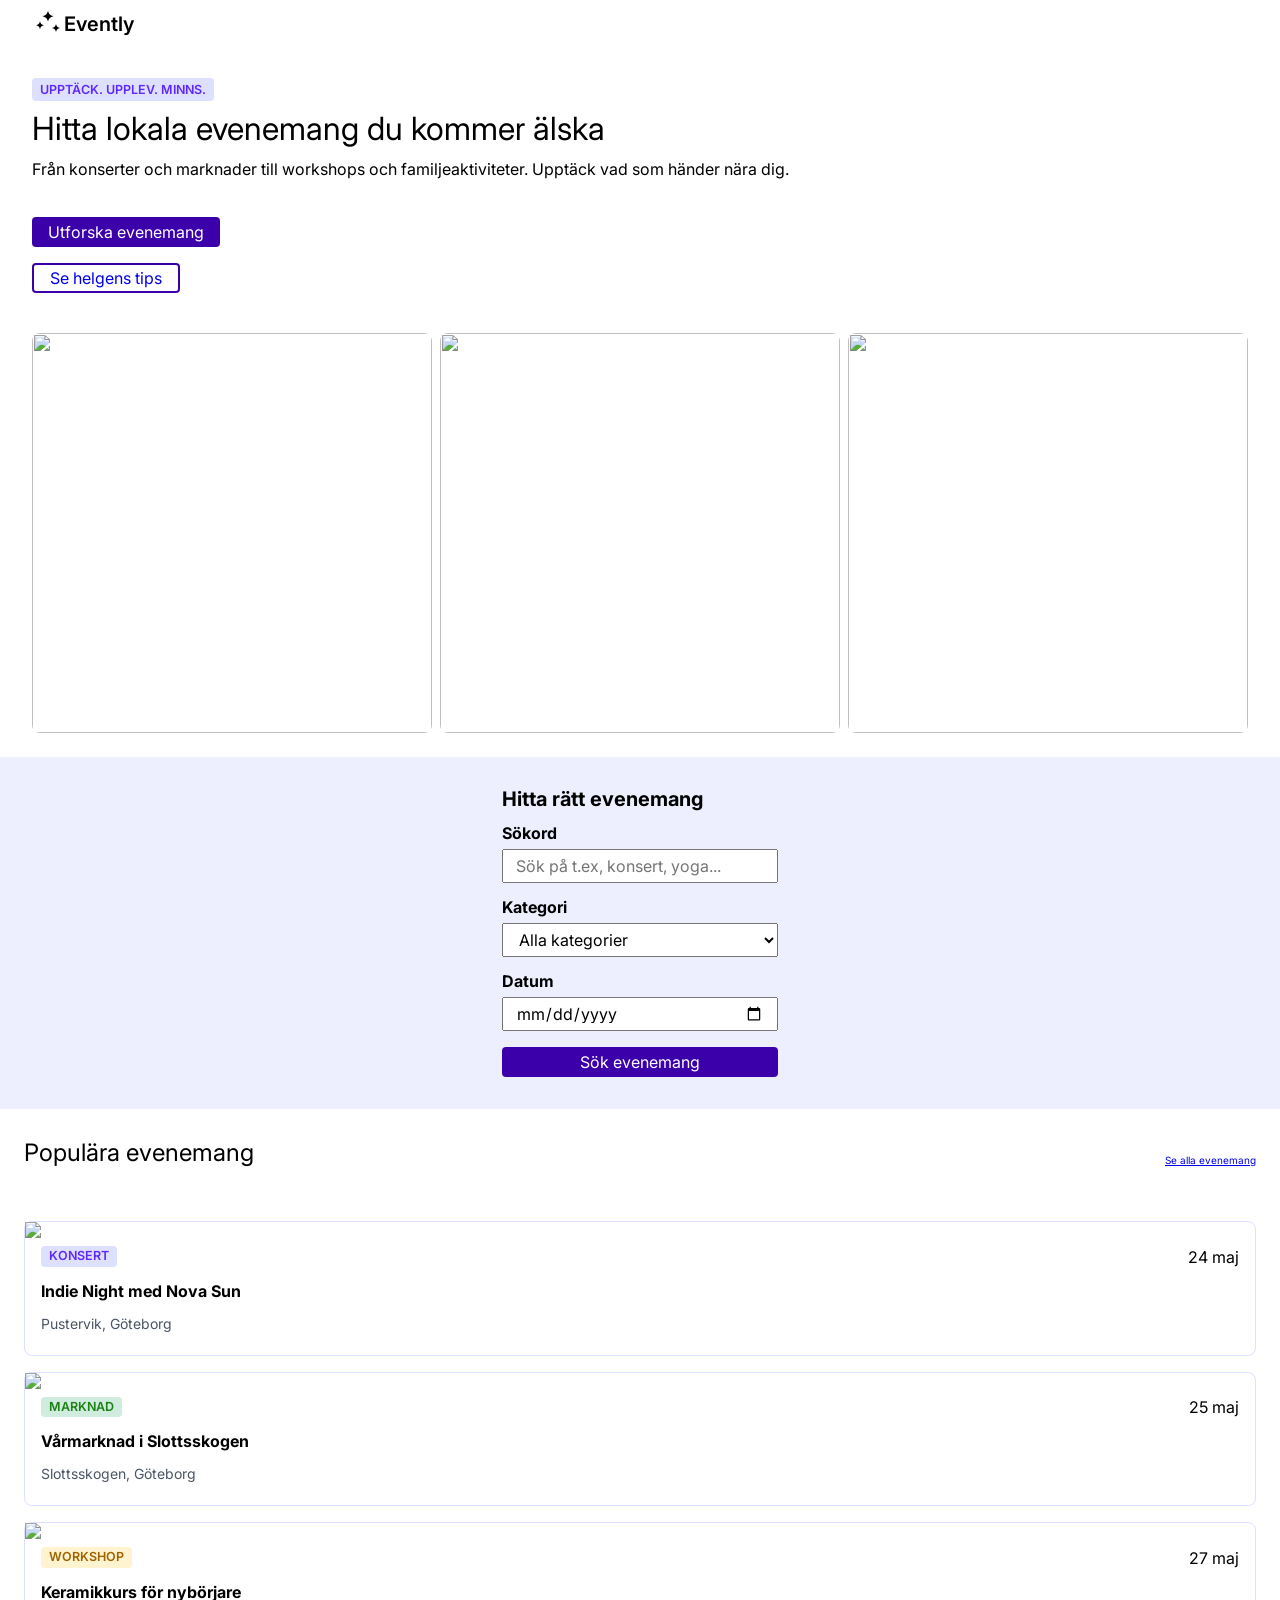
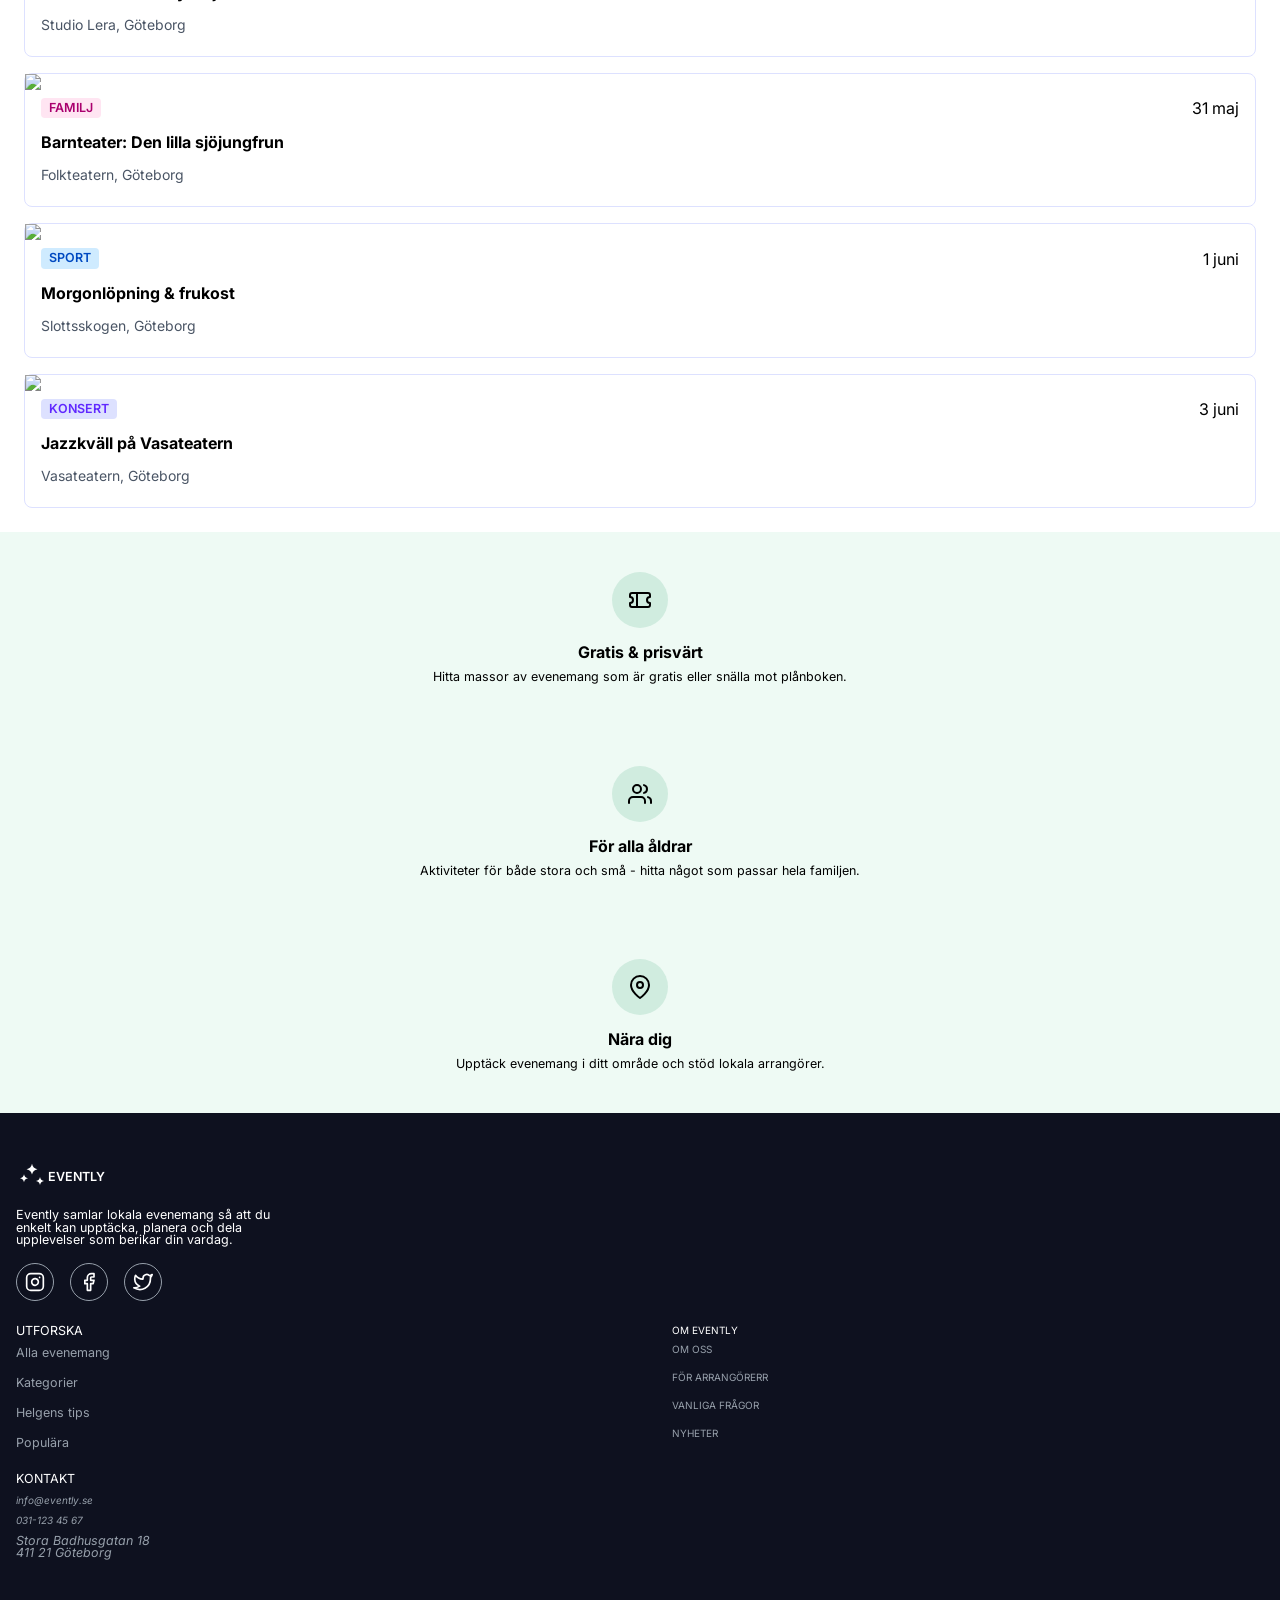
==== index.html @ 9eed36b4 "- Updated search structure - Fixed some small styling issues with the search section. - Added stylin" ====
<!doctype html>
<html lang="sv">
  <head>
    <meta charset="UTF-8" />
    <meta name="viewport" content="width=device-width, initial-scale=1.0" />
    <title>Evently - Hitta lokala evenemang du kommer älska</title>
    <!-- Google Fonts Preconnect and Links for Variable Fonts: Inter and Poppins -->
    <link rel="preconnect" href="https://fonts.googleapis.com" />
    <link rel="preconnect" href="https://fonts.gstatic.com" crossorigin />
    <link
      href="https://fonts.googleapis.com/css2?family=Inter:ital,opsz,wght@0,14..32,100..900;1,14..32,100..900&family=Poppins:ital,wght@0,100..900;1,100..900&display=swap"
      rel="stylesheet"
    />
    <link rel="stylesheet" href="style.css" />
  </head>

  <body>
    <!-- Header -->
    <header class="header">
      <a href="#main" class="u-visually--hidden">Skippa till huvudkontent</a>
      <nav aria-label="Main Navigation" class="banner">
        <div class="banner__logo">
          <svg
            width="32"
            height="32"
            viewBox="0 0 24 24"
            fill="currentColor"
            xmlns="http://www.w3.org/2000/svg"
            aria-hidden="true"
          >
            <path
              d="M12 2c-.4 2.3-1.8 3.7-4.1 4.1C10.2 6.5 11.6 7.9 12 10.2c.4-2.3 1.8-3.7 4.1-4.1-2.3-.4-3.7-1.8-4.1-4.1zM6 10c-.3 1.7-1.3 2.7-3 3 1.7.3 2.7 1.3 3 3 .3-1.7 1.3-2.7 3-3-1.7-.3-2.7-1.3-3-3zm12 2c-.3 1.7-1.3 2.7-3 3 1.7.3 2.7 1.3 3 3 .3-1.7 1.3-2.7 3-3-1.7-.3-2.7-1.3-3-3z"
            />
          </svg>
          <span class="banner__title"> Evently</span>
        </div>
        <ul class="banner__navigation">
          <li><a href="#" class="u-visually--hidden">Hem</a></li>
          <li><a href="#" class="u-visually--hidden">Evenemang</a></li>
          <li><a href="#" class="u-visually--hidden">Kategorier</a></li>
          <li><a href="#" class="u-visually--hidden">Om oss</a></li>
          <li><a href="#" class="u-visually--hidden">Kontakt</a></li>
        </ul>
        <a href="#" class="u-button u-button--filled u-visually--hidden">
          Skapa konto
        </a>
      </nav>
    </header>

    <!-- Main content -->
    <main>
      <header aria-labelledby="hero-intro" class="hero">
        <div class="hero__content">
          <span class="u-tag hero__tag">Upptäck. Upplev. Minns.</span>
          <h1 id="hero-intro" class="hero__title">
            Hitta lokala evenemang du kommer älska
          </h1>
          <p class="hero__description">
            Från konserter och marknader till workshops och familjeaktiviteter.
            Upptäck vad som händer nära dig.
          </p>
          <div class="hero__buttons">
            <a href="#" class="u-button u-button--filled">Utforska evenemang</a>
            <a href="#" class="u-button">Se helgens tips</a>
          </div>
        </div>
        <div class="hero__collection">
          <img src="https://picsum.photos/1920/1080?random=1" />
          <img src="https://picsum.photos/1920/1080?random=2" />
          <img src="https://picsum.photos/1920/1080?random=3" />
        </div>
      </header>
      <aside class="search">
        <form action="#" method="post" class="search__elements">
          <header aria-labelledby="search-title">
            <h3 id="search-title" class="search__title">
              Hitta rätt evenemang
            </h3>
          </header>
          <div class="u-form-field">
            <label>Sökord</label>
            <input
              type="text"
              id="key-search"
              name="key-search"
              required
              placeholder="Sök på t.ex, konsert, yoga..."
            />
          </div>
          <div class="u-form-field">
            <label>Kategori</label>
            <select>
              <option>Alla kategorier</option>
              <option>Konsert</option>
              <option>Marknad</option>
              <option>Workshop</option>
              <option>Familj</option>
              <option>Sport / Hälsa</option>
            </select>
          </div>
          <div class="u-form-field">
            <label>Datum</label>
            <input type="date" id="date-picker" name="date-picker" />
          </div>
          <button
            type="submit"
            class="u-button u-button--filled search__submit"
          >
            Sök evenemang
          </button>
        </form>
      </aside>

      <article class="content">
        <header aria-labelledby="content-title" class="content__header">
          <h2 id="content-title" class="content__title">Populära evenemang</h2>
          <a href="#" class="content__link">Se alla evenemang</a>
        </header>
        <div class="content__card-collection">
          <section class="card">
            <header aria-labelledby="card-title" class="card__header">
              <h4 id="card-title" class="card__title">
                Indie Night med Nova Sun
              </h4>
            </header>
            <img
              src="https://picsum.photos/1920/1080?random=4"
              class="card__preview"
            />
            <div class="card__metadata">
              <span class="u-tag" data-type="concert">Konsert</span>
              <span class="card__date"> 24 maj</span>
            </div>

            <footer class="card__footer">
              <span class="card__location">Pustervik, Göteborg</span>
            </footer>
          </section>

          <section class="card">
            <header aria-labelledby="card-title" class="card__header">
              <h4 id="card-title" class="card__title">
                Vårmarknad i Slottsskogen
              </h4>
            </header>
            <img
              src="https://picsum.photos/1920/1080?random=5"
              class="card__preview"
            />
            <div class="card__metadata">
              <span class="u-tag" data-type="market">Marknad</span>
              <span class="card__date"> 25 maj</span>
            </div>

            <footer class="card__footer">
              <span class="card__location">Slottsskogen, Göteborg</span>
            </footer>
          </section>

          <section class="card">
            <header aria-labelledby="card-title" class="card__header">
              <h4 id="card-title" class="card__title">
                Keramikkurs för nybörjare
              </h4>
            </header>
            <img
              src="https://picsum.photos/1920/1080?random=6"
              class="card__preview"
            />
            <div class="card__metadata">
              <span class="u-tag" data-type="workshop">Workshop</span>
              <span class="card__date"> 27 maj</span>
            </div>

            <footer class="card__footer">
              <span class="card__location">Studio Lera, Göteborg</span>
            </footer>
          </section>

          <section class="card">
            <header aria-labelledby="card-title" class="card__header">
              <h4 id="card-title" class="card__title">
                Barnteater: Den lilla sjöjungfrun
              </h4>
            </header>
            <img
              src="https://picsum.photos/1920/1080?random=7"
              class="card__preview"
            />
            <div class="card__metadata">
              <span class="u-tag" data-type="family">Familj</span>
              <span class="card__date"> 31 maj</span>
            </div>

            <footer class="card__footer">
              <span class="card__location">Folkteatern, Göteborg</span>
            </footer>
          </section>

          <section class="card">
            <header aria-labelledby="card-title" class="card__header">
              <h4 id="card-title" class="card__title">
                Morgonlöpning & frukost
              </h4>
            </header>
            <img
              src="https://picsum.photos/1920/1080?random=8"
              class="card__preview"
            />
            <div class="card__metadata">
              <span class="u-tag" data-type="sport">Sport</span>
              <span class="card__date"> 1 juni</span>
            </div>

            <footer class="card__footer">
              <span class="card__location">Slottsskogen, Göteborg</span>
            </footer>
          </section>

          <section class="card">
            <header aria-labelledby="card-title" class="card__header">
              <h4 id="card-title" class="card__title">
                Jazzkväll på Vasateatern
              </h4>
            </header>
            <img
              src="https://picsum.photos/seed/picsum/1920/1080?random=9"
              class="card__preview"
            />
            <div class="card__metadata">
              <span class="u-tag" data-type="concert">Konsert</span>
              <span class="card__date"> 3 juni</span>
            </div>

            <footer class="card__footer">
              <span class="card__location">Vasateatern, Göteborg</span>
            </footer>
          </section>
        </div>

        <footer class="content__footer">
          <section class="content__footer-section">
            <div class="u-icon--filled u-icon-s-md u-icon--emerald">
              <svg
                class="m-1 text-emerald-800"
                width="24"
                height="24"
                viewBox="0 0 24 24"
                fill="none"
                stroke="currentColor"
                stroke-width="2"
                stroke-linecap="round"
                stroke-linejoin="round"
                aria-hidden="true"
              >
                <path
                  d="M2 9a3 3 0 0 1 0 6v2a2 2 0 0 0 2 2h16a2 2 0 0 0 2-2v-2a3 3 0 0 1 0-6V7a2 2 0 0 0-2-2H4a2 2 0 0 0-2 2v2z"
                ></path>
                <line x1="9" y1="5" x2="9" y2="19"></line>
              </svg>
            </div>

            <div class="content__footer-body">
              <h4 class="content__footer-title">Gratis & prisvärt</h4>
              <p class="content__footer-description">
                Hitta massor av evenemang som är gratis eller snälla mot
                plånboken.
              </p>
            </div>
          </section>

          <section class="content__footer-section">
            <div class="u-icon--filled u-icon-s-md u-icon--emerald">
              <svg
                class="m-1 text-emerald-800"
                width="24"
                height="24"
                viewBox="0 0 24 24"
                fill="none"
                stroke="currentColor"
                stroke-width="2"
                stroke-linecap="round"
                stroke-linejoin="round"
                aria-hidden="true"
              >
                <path d="M17 21v-2a4 4 0 0 0-4-4H5a4 4 0 0 0-4 4v2"></path>
                <circle cx="9" cy="7" r="4"></circle>
                <path d="M23 21v-2a4 4 0 0 0-3-3.87"></path>
                <path d="M16 3.13a4 4 0 0 1 0 7.75"></path>
              </svg>
            </div>

            <div class="content__footer-body">
              <h4 class="content__footer-title">För alla åldrar</h4>
              <p class="content__footer-description">
                Aktiviteter för både stora och små - hitta något som passar hela
                familjen.
              </p>
            </div>
          </section>

          <section class="content__footer-section">
            <div class="u-icon--filled u-icon-s-md u-icon--emerald">
              <svg
                class="m-1 text-emerald-800"
                width="24"
                height="24"
                viewBox="0 0 24 24"
                fill="none"
                stroke="currentColor"
                stroke-width="2"
                stroke-linecap="round"
                stroke-linejoin="round"
                aria-hidden="true"
              >
                <path d="M21 10c0 7-9 13-9 13s-9-6-9-13a9 9 0 0 1 18 0z"></path>
                <circle cx="12" cy="10" r="3"></circle>
              </svg>
            </div>

            <div class="content__footer-body">
              <h4 class="content__footer-title">Nära dig</h4>
              <p class="content__footer-description">
                Upptäck evenemang i ditt område och stöd lokala arrangörer.
              </p>
            </div>
          </section>
        </footer>
      </article>
    </main>

    <!-- Footer -->
    <footer class="footer">
      <section class="footer__section footer__section--summary">
        <header
          aria-labelledby="footer-summary--title"
          class="banner__logo section__logo"
        >
          <svg
            width="32"
            height="32"
            viewBox="0 0 24 24"
            fill="currentColor"
            xmlns="http://www.w3.org/2000/svg"
            aria-hidden="true"
          >
            <path
              d="M12 2c-.4 2.3-1.8 3.7-4.1 4.1C10.2 6.5 11.6 7.9 12 10.2c.4-2.3 1.8-3.7 4.1-4.1-2.3-.4-3.7-1.8-4.1-4.1zM6 10c-.3 1.7-1.3 2.7-3 3 1.7.3 2.7 1.3 3 3 .3-1.7 1.3-2.7 3-3-1.7-.3-2.7-1.3-3-3zm12 2c-.3 1.7-1.3 2.7-3 3 1.7.3 2.7 1.3 3 3 .3-1.7 1.3-2.7 3-3-1.7-.3-2.7-1.3-3-3z"
            />
          </svg>
          <h4 id="footer-summary--title" class="banner__title section__title">
            Evently
          </h4>
        </header>
        <p class="summary__content">
          Evently samlar lokala evenemang så att du enkelt kan upptäcka, planera
          och dela upplevelser som berikar din vardag.
        </p>
        <div class="summary__media">
          <div class="u-icon--outline u-icon-s-xs">
            <svg
              width="20"
              height="20"
              viewBox="0 0 24 24"
              fill="none"
              stroke="currentColor"
              stroke-width="2"
              stroke-linecap="round"
              stroke-linejoin="round"
              aria-hidden="true"
            >
              <rect x="2" y="2" width="20" height="20" rx="5" ry="5"></rect>
              <path d="M16 11.37A4 4 0 1 1 12.63 8 4 4 0 0 1 16 11.37z"></path>
              <line x1="17.5" y1="6.5" x2="17.51" y2="6.5"></line>
            </svg>
          </div>
          <div class="u-icon--outline u-icon-s-xs">
            <svg
              width="20"
              height="20"
              viewBox="0 0 24 24"
              fill="none"
              stroke="currentColor"
              stroke-width="2"
              stroke-linecap="round"
              stroke-linejoin="round"
              aria-hidden="true"
            >
              <path
                d="M18 2h-3a5 5 0 0 0-5 5v3H7v4h3v8h4v-8h3l1-4h-4V7a1 1 0 0 1 1-1h3z"
              ></path>
            </svg>
          </div>
          <div class="u-icon--outline u-icon-s-xs">
            <svg
              width="20"
              height="20"
              viewBox="0 0 24 24"
              fill="none"
              stroke="currentColor"
              stroke-width="2"
              stroke-linecap="round"
              stroke-linejoin="round"
              aria-hidden="true"
            >
              <path
                d="M23 3a10.9 10.9 0 0 1-3.14 1.53 4.48 4.48 0 0 0-7.86 3v1A10.66 10.66 0 0 1 3 4s-4 9 5 13a11.64 11.64 0 0 1-7 2c9 5 20 0 20-11.5a4.5 4.5 0 0 0-.08-.83A7.72 7.72 0 0 0 23 3z"
              ></path>
            </svg>
          </div>
        </div>
      </section>
      <div class="footer__grid-elements">
        <section class="footer__section footer__section--explore">
          <nav aria-labelledby="footer__links--title" class="section__header">
            <h4 id="footer__links--title" class="section__title">Utforska</h4>
            <ul class="section__link-collection">
              <li><a href="#">Alla evenemang</a></li>
              <li><a href="#">Kategorier</a></li>
              <li><a href="#">Helgens tips</a></li>
              <li><a href="#">Populära</a></li>
            </ul>
          </nav>
        </section>
        <section class="footer__section footer__section--about">
          <nav
            aria-labelledby="footer__links--about--title"
            class="section__title"
          >
            <h4 id="footer__links--about--title" class="section__title">
              Om Evently
            </h4>
            <ul class="section__link-collection">
              <li><a href="#">Om oss</a></li>
              <li><a href="#">För arrangörerr</a></li>
              <li><a href="#">Vanliga frågor</a></li>
              <li><a href="#">Nyheter</a></li>
            </ul>
          </nav>
        </section>

        <section class="footer__section footer__section--contact">
          <header
            aria-labelledby="footer__contact--title"
            class="contact__header"
          >
            <h4 id="footer__contact--title" class="section__title">Kontakt</h4>
          </header>

          <address class="section__content">
            <p><a href="mailto:info@evently.se">info@evently.se</a></p>
            <p><a href="tel:031-123 45 67">031-123 45 67</a></p>
            <p>Stora Badhusgatan 18 411 21 Göteborg</p>
          </address>
        </section>
      </div>
    </footer>
  </body>
</html>
---- style.css ----
@import "Styles/reset.css";
@import "Styles/theme.css";

/* Properties */
:root {
  /* Font Sizes */
  --fs-tag: 1.25ch;
  --fs-footer-s-title: 1.25ch;
  --fs-search-title: 2ch;

  /* Font Weights*/
  --fw-tag: 600;
  --fw-bold: bold;

  /* Spacing */
  --spacing: 0.25rem;

  /* Padding */
  --pd-default-block: 0.5ch;
  --pd-default-inline: 1rem;

  --pd-page-inline: 2rem;

  --pd-ff-block: 0.5ch;
  --pd-ff-inline: 0.75rem;

  --pd-content-header-block: 2rem;
  --pd-content-header-inline: 1.5rem;

  --pd-card-block: 0.5rem;
  --pd-card-inline: 1rem;

  --pd-card--footer-block: 1.5rem;

  --pd-tag-block: 0.5ch;
  --pd-tag-inline: 0.5rem;
}

/* Utility */

.u-tag {
  background-color: var(--gray-200);
  color: var(--gray-600);

  font-weight: var(--fw-tag);
  font-size: var(--fs-tag);

  padding-block: var(--pd-tag-block);
  padding-inline: var(--pd-tag-inline);
  border-radius: 0.25rem;

  text-transform: uppercase;
}

.u-visually--hidden {
  position: absolute;
  width: 1px;
  height: 1px;
  padding: 0;
  margin: -1px;
  overflow: hidden;
  clip: rect(0, 0, 0, 0);
  white-space: nowrap;
  border: 0;
}

.u-button {
  text-decoration: none;

  border: 0.2ch solid var(--purple-800);
  border-radius: 0.25rem;
  padding-block: var(--pd-default-block);
  padding-inline: var(--pd-default-inline);
}

.u-button--filled {
  border: inherit;
  padding-block: 0.45rem;
  background-color: var(--purple-800);
  color: var(--white);
}

.u-form-field {
  display: grid;
  gap: 0.5rem;
  margin-block-end: 1rem;

  > label {
    font-weight: var(--fw-bold);
  }

  > input {
    padding-block: var(--pd-ff-block);
    padding-inline: var(--pd-ff-inline);
  }

  > select {
    padding-block: var(--pd-ff-block);
    padding-inline: var(--pd-ff-inline);
  }
}

.u-icon-s-xs {
  padding: 0.5rem;
}

.u-icon-s-md {
  padding: 1rem;
}

.u-icon--filled {
  border-radius: 2rem;
  background-color: var(--gray-400);
}

.u-icon--outline {
  border-radius: 2rem;
  border: 0.1ch solid var(--gray-400);
}

.u-icon--emerald {
  border-color: var(--emerald-800);
  background-color: var(--mint-200);
}

/* Global */

/* body {
  margin-inline: 1rem;
} */

/* Blocks */

.banner {
  display: flex;
  justify-content: space-between;
  align-items: center;

  margin-block-start: 0.5rem;
  margin-block-end: 2rem;
}

.banner__logo {
  display: flex;
  align-items: center;
  padding-inline: var(--pd-page-inline);
}

.banner__title {
  font-size: 1.25rem;
  font-weight: 600;
}

.banner__navigation {
  display: flex;
  list-style: none;
  gap: 1.5rem;
}

.hero {
  display: grid;
  padding-inline: var(--pd-page-inline);
}

.hero__tag {
  background-color: var(--purple-200);
  color: var(--purple-600);
}

.hero__title {
  margin-block-start: 1rem;
}

.hero__content {
  margin-block-start: 0.5rem;
  margin-inline-end: 5rem;
}

.hero__description {
  margin-block-start: 1rem;
  margin-block-end: 2.5rem;
}

.hero__buttons {
  display: grid;
  gap: 1rem;

  justify-items: start;
  justify-content: start;
  align-items: start;

  margin-block-end: 1rem;
}

.hero__collection {
  display: grid;
  grid-template-columns: repeat(3, minmax(5rem, 1fr));
  justify-content: center;
  justify-items: center;
  align-items: center;

  gap: 0.5rem;
  margin-block: 1.5rem;

  > img {
    object-fit: cover;
    width: 100%;
    height: 100%;
    border-radius: 0.5rem;

    aspect-ratio: 1;
  }
}

.search {
  background-color: var(--purple-100);
  padding-block: 2rem;
}

.search__title {
  padding-block-end: 1rem;

  font-size: var(--fs-search-title);
  font-weight: var(--fw-bold);
}

.search__elements {
  display: grid;
  grid-template-columns: repeat(auto-fit, 1fr);

  justify-content: center;
}

/* .search__submit {
} */

.content__header {
  display: flex;
  justify-content: space-between;
  align-items: end;

  padding-inline: var(--pd-content-header-inline);
  padding-block: var(--pd-content-header-block);
}

.content__link {
  font-size: 1ch;
}

.content__card-collection {
  display: grid;
  gap: 1rem;
  margin-inline: 1.5rem;
  margin-block: 1.5rem;
}

.content__footer {
  background-color: var(--mint-50);
}

.content__footer-section {
  display: grid;
  grid-template-columns: repeat(auto-fit, 1fr);
  gap: 1rem;

  justify-content: center;
  justify-items: center;
  align-items: center;

  padding-block: 2.5rem;
  padding-inline: 4rem;
}

.content__footer-body {
  text-align: center;
}

.content__footer-title {
  font-weight: var(--fw-bold);
  padding-block-end: 0.5rem;
}

.content__footer-description {
  font-size: 1.25ch;
  line-height: 1.1rem;
}

.card {
  display: grid;
  border: 0.1ch solid var(--purple-200);
  border-radius: 0.5rem;
}

.card__preview {
  order: -2;
}

.card__metadata {
  order: -1;
  padding-block: var(--pd-card-block);
  padding-inline: var(--pd-card-inline);

  display: flex;
  justify-content: space-between;
  align-items: center;
}

.card__title {
  font-weight: var(--fw-bold);

  padding-block: var(--pd-card-block);
  padding-inline: var(--pd-card-inline);
}

.card__footer {
  padding-block-start: var(--pd-card-block);
  padding-block-end: var(--pd-card--footer-block);
  padding-inline: var(--pd-card-inline);
}

.card__location {
  font-size: 1.4ch;
  color: var(--gray-600);
}

.footer {
  color: var(--white);
  background-color: var(--gray-900);

  padding-block: 3rem;
  padding-inline: 1rem;
}

.footer__section--summary {
  display: grid;

  justify-content: start;
  justify-items: start;
  align-items: start;
}

.summary__media {
  display: flex;
  flex-direction: row;
  gap: 1rem;
  padding-block-start: 1rem;
  padding-block-end: 1.5rem;
}

.footer__grid-elements {
  display: grid;
  grid-template-areas:
    "explore about"
    "contact .";
  gap: 1rem;
}

.footer__section {
  ul {
    list-style: none;
    line-height: 1.75rem;
  }

  a,
  p {
    font-size: 1.25ch;
    text-decoration: none;
  }
}

.footer__section--summary {
  text-wrap: pretty;
  max-width: 16rem;
}

.footer__section--about {
  grid-area: about;
}

.footer__section--explore {
  grid-area: explore;
}

.footer__section--contact {
  grid-area: contact;
}

.section__logo {
  padding-inline: inherit;
  padding-block-end: 1rem;
}

.section__title {
  text-transform: uppercase;
  font-size: var(--fs-footer-s-title);
}

.section__content {
  max-width: 9rem;
  text-wrap: pretty;

  a,
  p {
    text-decoration: none;
    padding-block-start: 0.5rem;
    color: var(--gray-400);
  }
}

.section__link-collection {
  color: var(--gray-400);
  a {
    color: var(--gray-400);
  }
}

/* Tags */

.u-tag[data-type="concert"] {
  background-color: var(--purple-200);
  color: var(--purple-600);
}

.u-tag[data-type="market"] {
  background-color: var(--mint-200);
  color: var(--emerald-800);
}

.u-tag[data-type="workshop"] {
  background-color: var(--orange-100);
  color: var(--orange-800);
}

.u-tag[data-type="family"] {
  background-color: var(--pink-100);
  color: var(--pink-800);
}

.u-tag[data-type="sport"] {
  background-color: var(--blue-100);
  color: var(--blue-800);
}
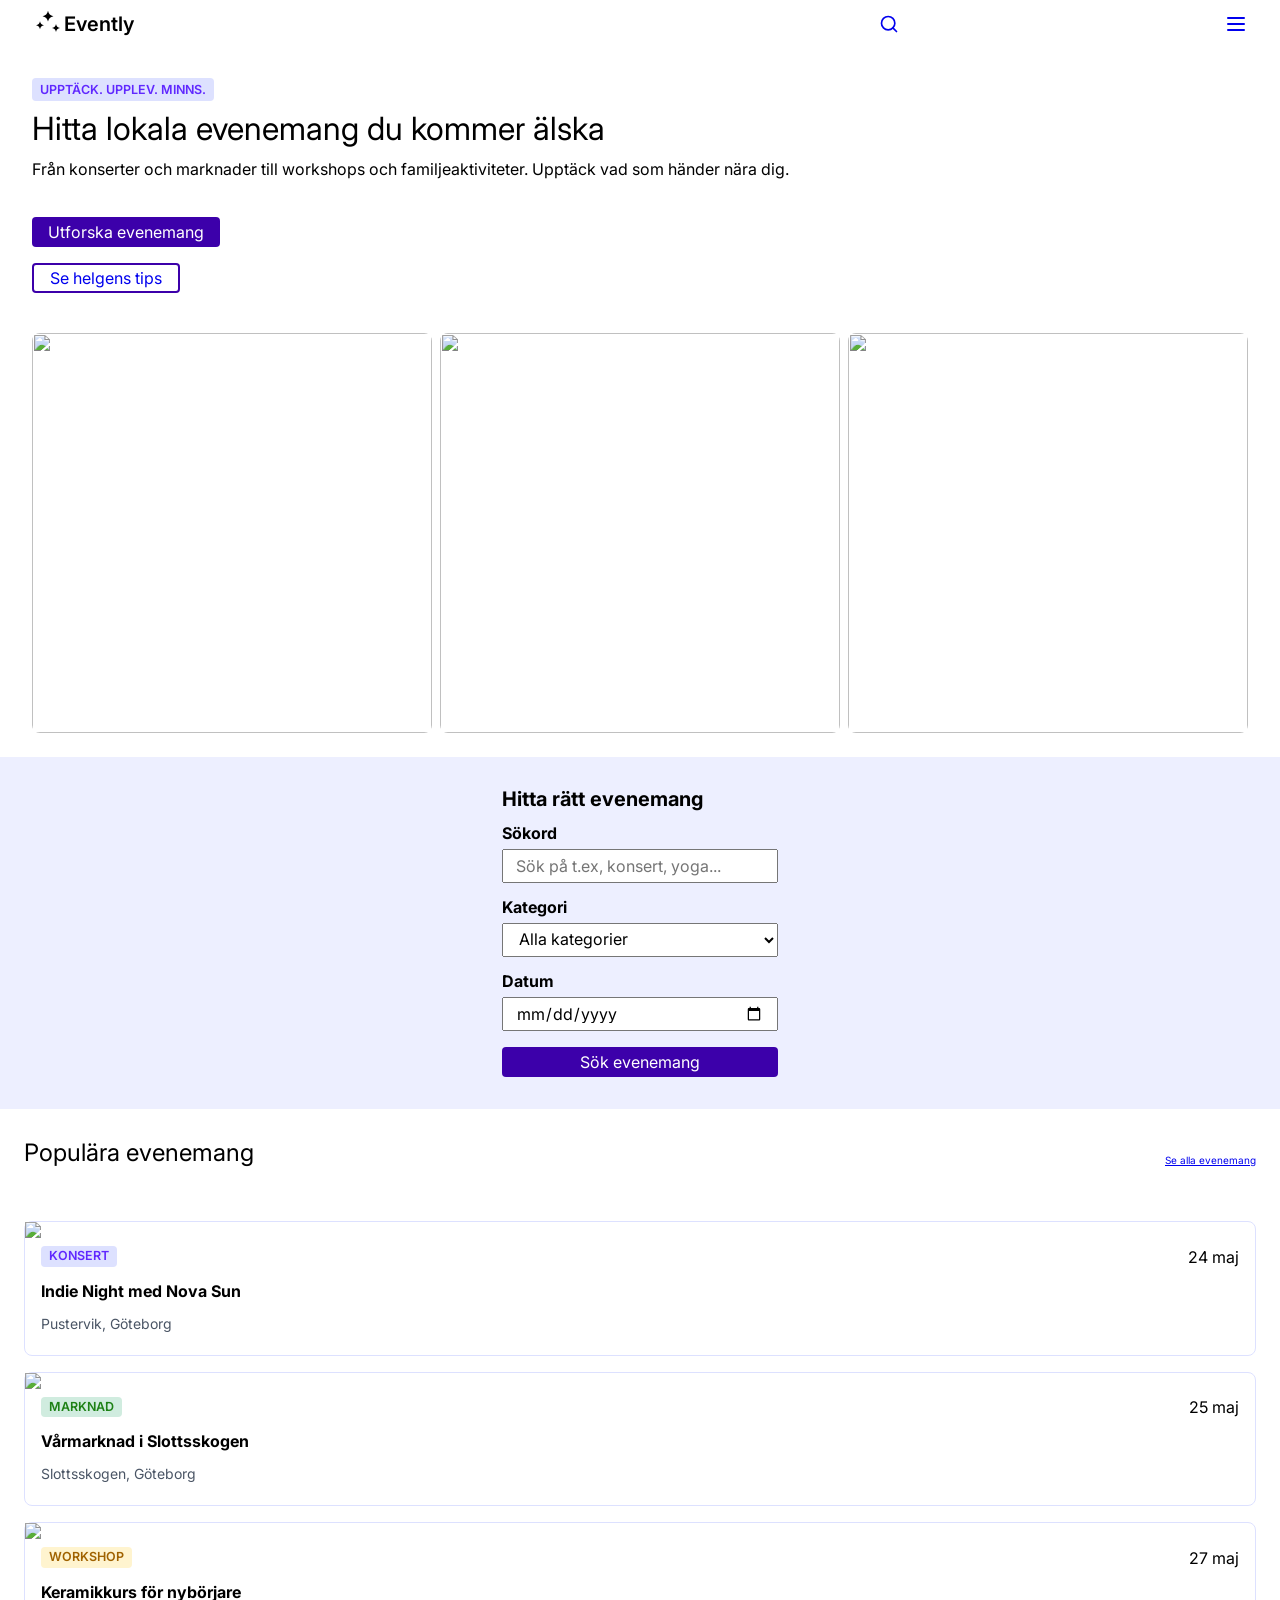
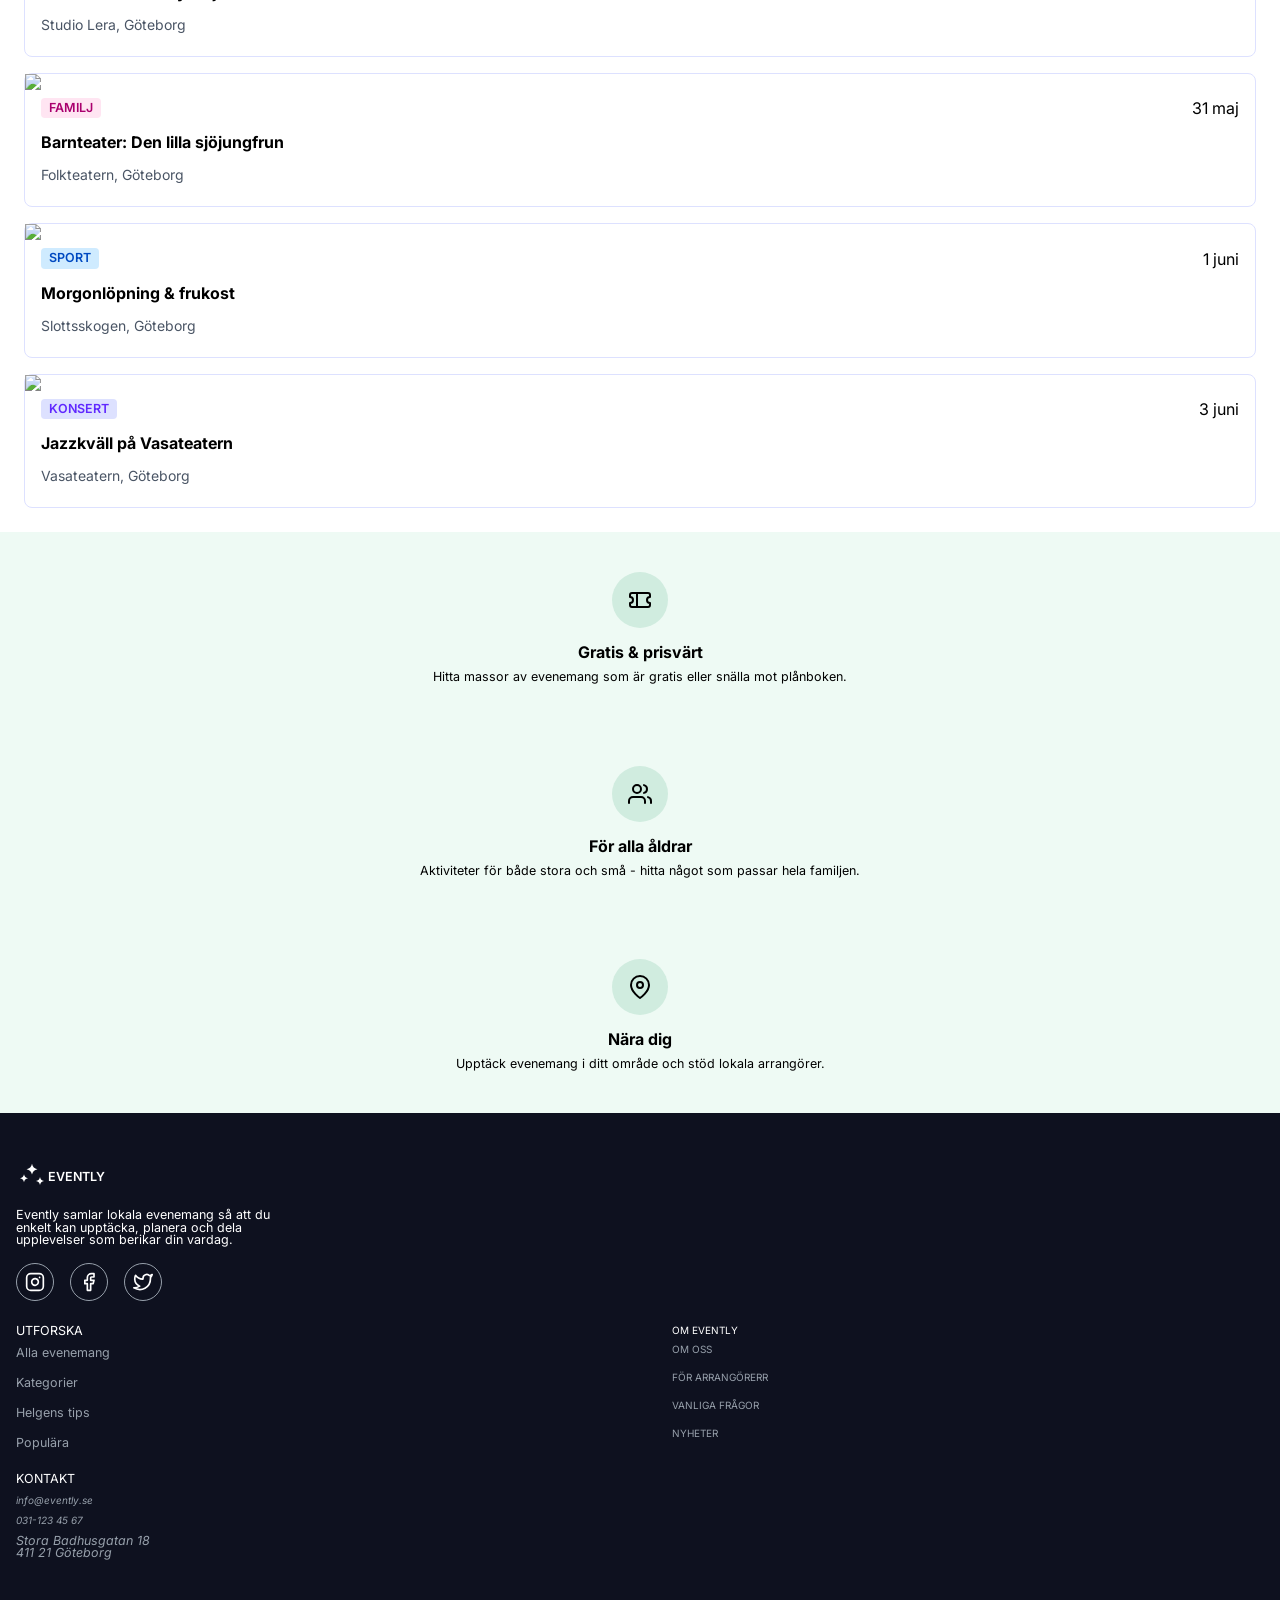
==== commit 8931595c: "- Updated existing navigation buttons to use a newer class for the purposes of using container queri" ====
--- a/index.html
+++ b/index.html
@@ -35,13 +35,46 @@
           <span class="banner__title"> Evently</span>
         </div>
         <ul class="banner__navigation">
-          <li><a href="#" class="u-visually--hidden">Hem</a></li>
-          <li><a href="#" class="u-visually--hidden">Evenemang</a></li>
-          <li><a href="#" class="u-visually--hidden">Kategorier</a></li>
-          <li><a href="#" class="u-visually--hidden">Om oss</a></li>
-          <li><a href="#" class="u-visually--hidden">Kontakt</a></li>
+          <li><a href="#" class="banner__entry--desktop">Hem</a></li>
+          <li><a href="#" class="banner__entry--desktop">Evenemang</a></li>
+          <li><a href="#" class="banner__entry--desktop">Kategorier</a></li>
+          <li><a href="#" class="banner__entry--desktop">Om oss</a></li>
+          <li><a href="#" class="banner__entry--desktop">Kontakt</a></li>
         </ul>
-        <a href="#" class="u-button u-button--filled u-visually--hidden">
+        <a href="#">
+          <svg
+            width="20"
+            height="20"
+            viewBox="0 0 24 24"
+            fill="none"
+            stroke="currentColor"
+            stroke-width="2"
+            stroke-linecap="round"
+            stroke-linejoin="round"
+            aria-hidden="true"
+          >
+            <circle cx="11" cy="11" r="8"></circle>
+            <line x1="21" y1="21" x2="16.65" y2="16.65"></line>
+          </svg>
+        </a>
+        <a href="#" class="banner__entry">
+          <svg
+            width="24"
+            height="24"
+            viewBox="0 0 24 24"
+            fill="none"
+            stroke="currentColor"
+            stroke-width="2"
+            stroke-linecap="round"
+            stroke-linejoin="round"
+            aria-hidden="true"
+          >
+            <line x1="4" y1="12" x2="20" y2="12"></line>
+            <line x1="4" y1="6" x2="20" y2="6"></line>
+            <line x1="4" y1="18" x2="20" y2="18"></line>
+          </svg>
+        </a>
+        <a href="#" class="u-button u-button--filled banner__entry--desktop">
           Skapa konto
         </a>
       </nav>
--- a/style.css
+++ b/style.css
@@ -138,12 +138,12 @@
 
   margin-block-start: 0.5rem;
   margin-block-end: 2rem;
+  padding-inline: var(--pd-page-inline);
 }
 
 .banner__logo {
   display: flex;
   align-items: center;
-  padding-inline: var(--pd-page-inline);
 }
 
 .banner__title {
@@ -155,6 +155,14 @@
   display: flex;
   list-style: none;
   gap: 1.5rem;
+}
+
+.banner__entry {
+  display: inherit;
+}
+
+.banner__entry--desktop {
+  display: none;
 }
 
 .hero {
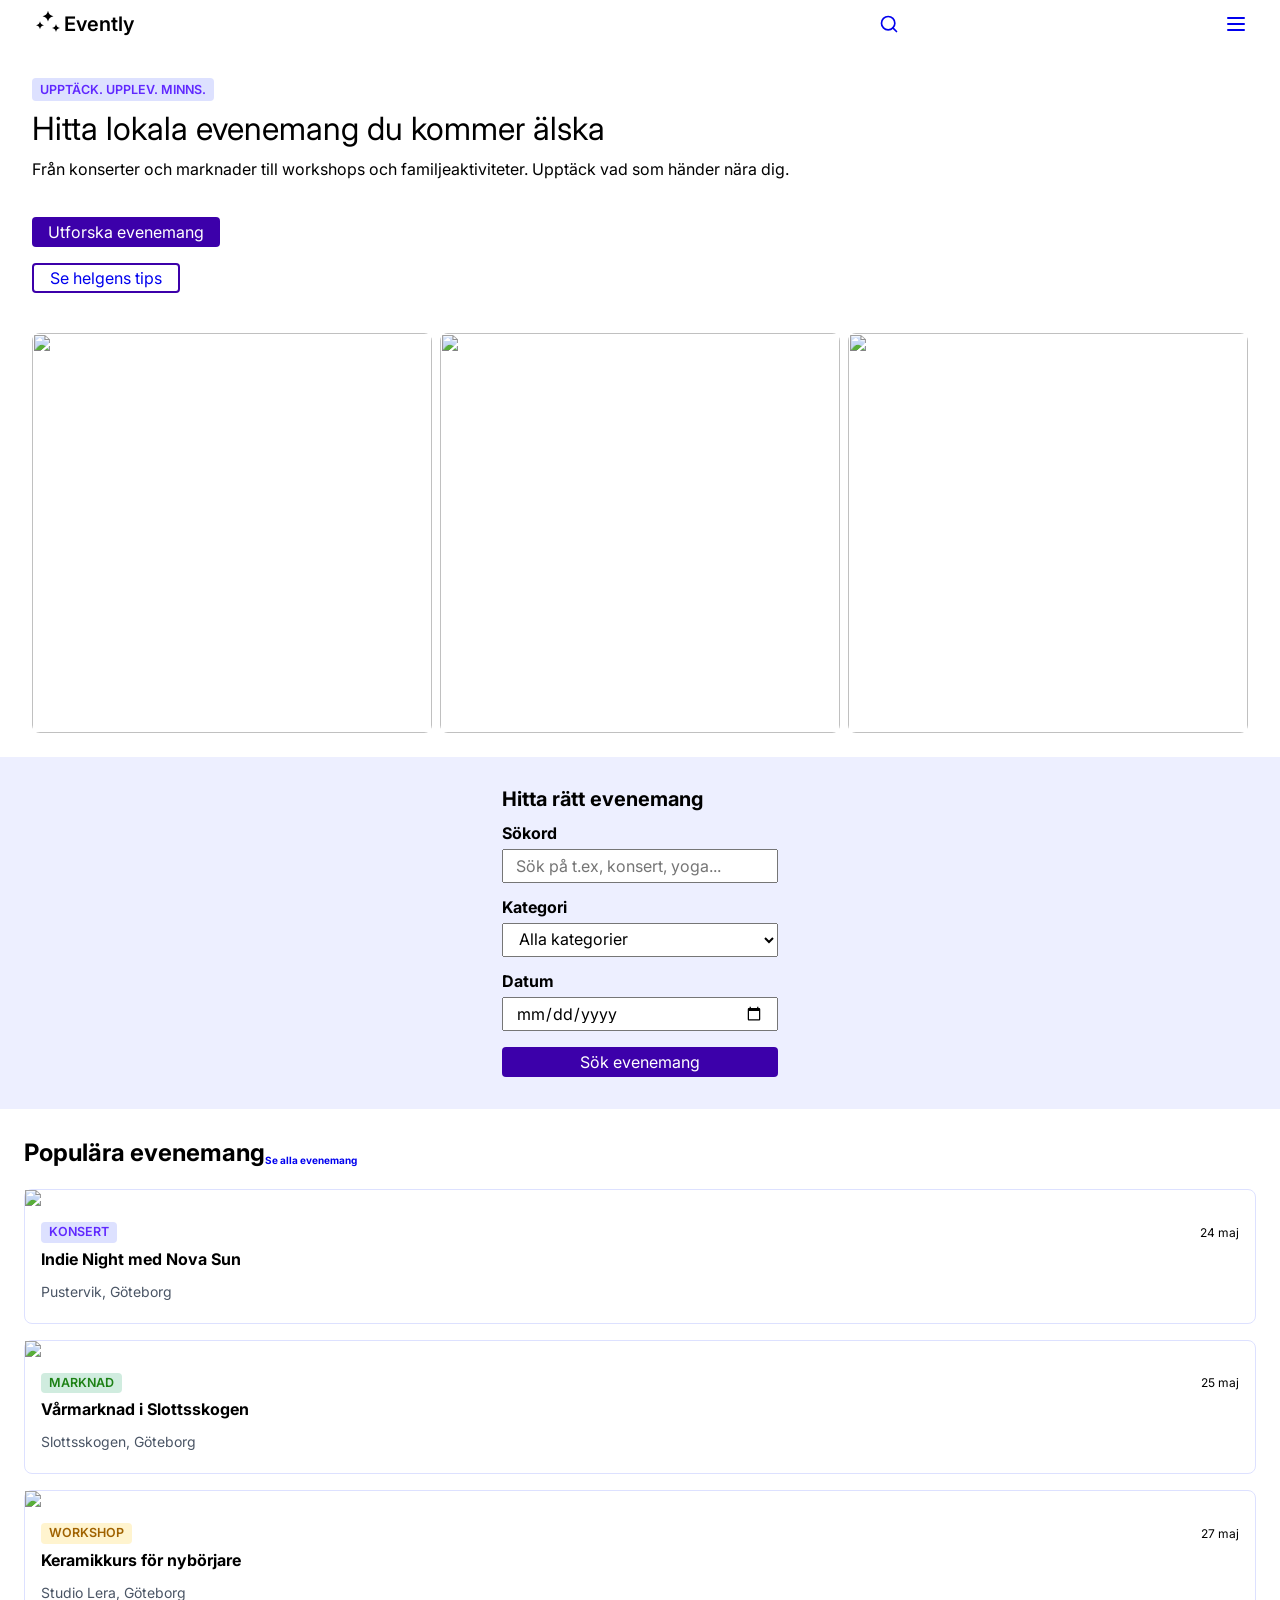
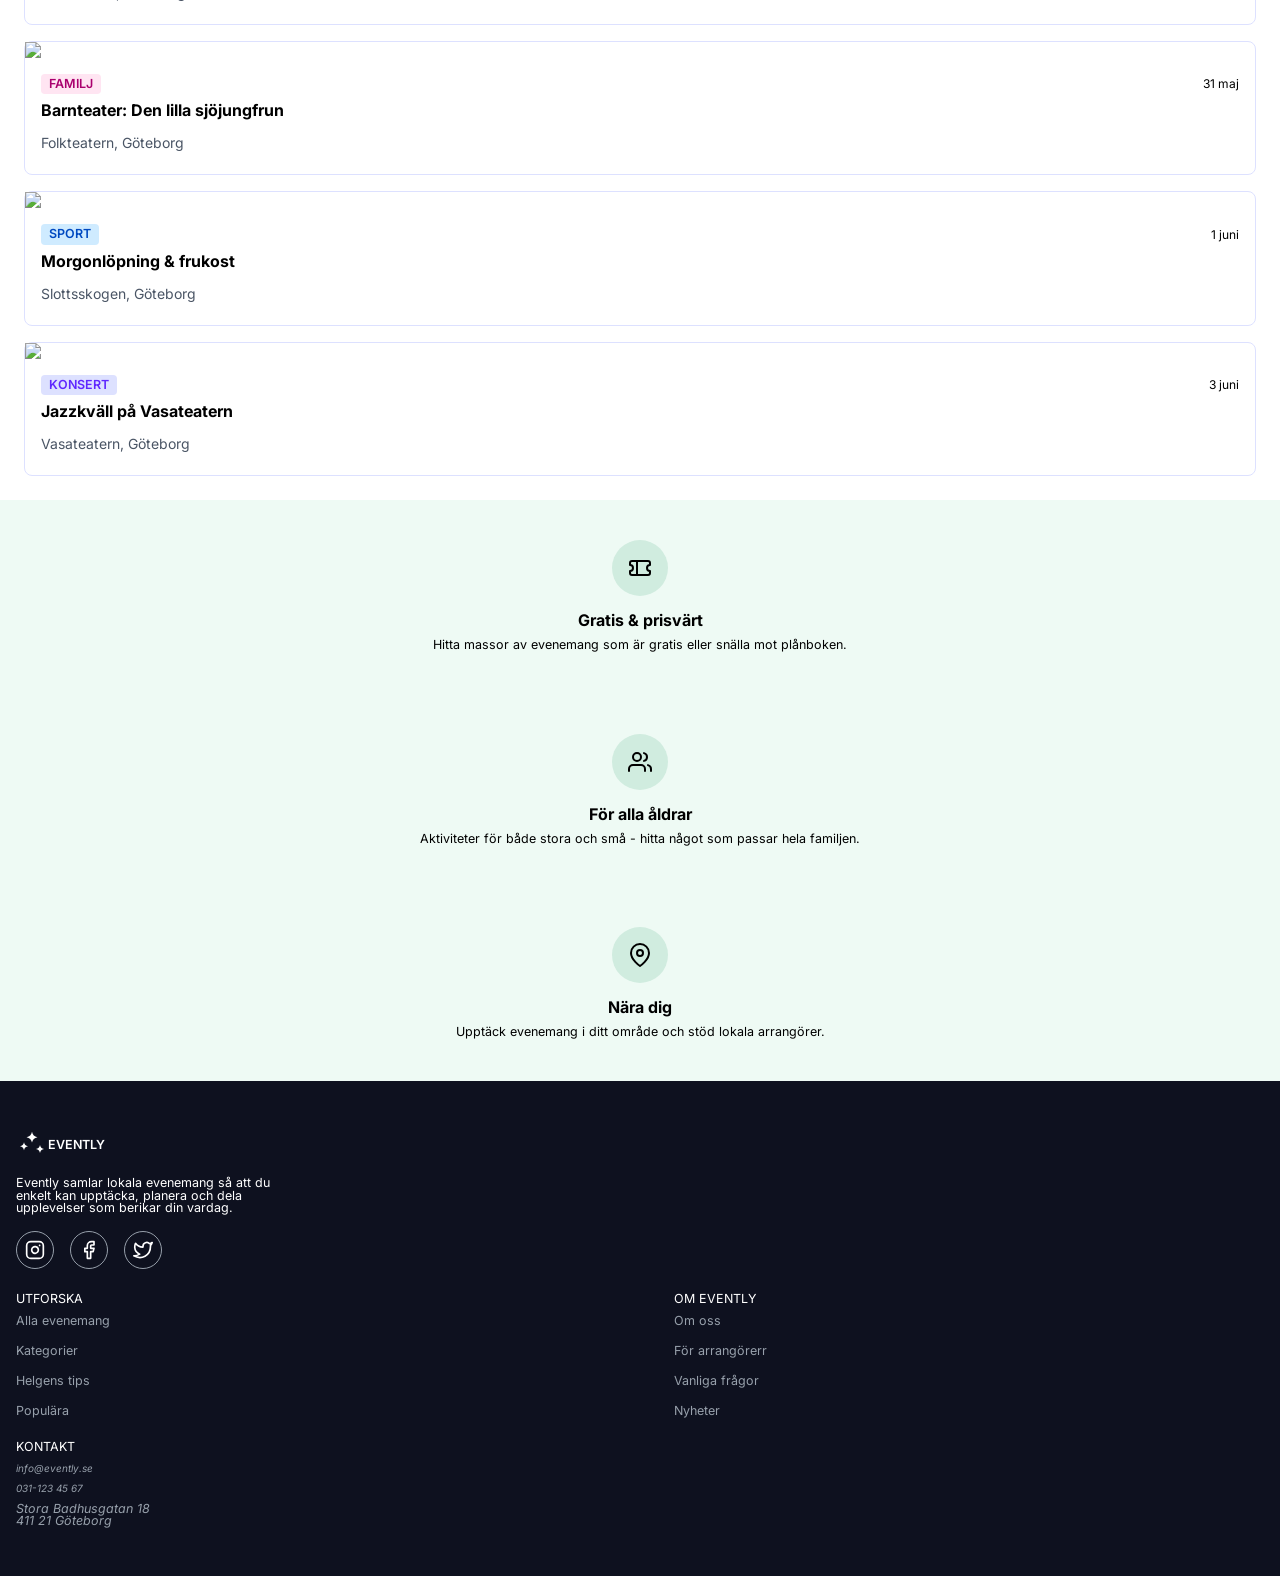
==== commit 807990c3: "- Changed the divs of each media icon to be links to add interactivity - Split pd-card-block propert" ====
--- a/index.html
+++ b/index.html
@@ -390,7 +390,7 @@
           och dela upplevelser som berikar din vardag.
         </p>
         <div class="summary__media">
-          <div class="u-icon--outline u-icon-s-xs">
+          <a href="#" class="u-icon--outline u-icon-s-xs">
             <svg
               width="20"
               height="20"
@@ -406,8 +406,8 @@
               <path d="M16 11.37A4 4 0 1 1 12.63 8 4 4 0 0 1 16 11.37z"></path>
               <line x1="17.5" y1="6.5" x2="17.51" y2="6.5"></line>
             </svg>
-          </div>
-          <div class="u-icon--outline u-icon-s-xs">
+          </a>
+          <a href="#" class="u-icon--outline u-icon-s-xs">
             <svg
               width="20"
               height="20"
@@ -423,8 +423,8 @@
                 d="M18 2h-3a5 5 0 0 0-5 5v3H7v4h3v8h4v-8h3l1-4h-4V7a1 1 0 0 1 1-1h3z"
               ></path>
             </svg>
-          </div>
-          <div class="u-icon--outline u-icon-s-xs">
+          </a>
+          <a href="#" class="u-icon--outline u-icon-s-xs">
             <svg
               width="20"
               height="20"
@@ -440,7 +440,7 @@
                 d="M23 3a10.9 10.9 0 0 1-3.14 1.53 4.48 4.48 0 0 0-7.86 3v1A10.66 10.66 0 0 1 3 4s-4 9 5 13a11.64 11.64 0 0 1-7 2c9 5 20 0 20-11.5a4.5 4.5 0 0 0-.08-.83A7.72 7.72 0 0 0 23 3z"
               ></path>
             </svg>
-          </div>
+          </a>
         </div>
       </section>
       <div class="footer__grid-elements">
@@ -458,7 +458,6 @@
         <section class="footer__section footer__section--about">
           <nav
             aria-labelledby="footer__links--about--title"
-            class="section__title"
           >
             <h4 id="footer__links--about--title" class="section__title">
               Om Evently
--- a/style.css
+++ b/style.css
@@ -27,7 +27,8 @@
   --pd-content-header-block: 2rem;
   --pd-content-header-inline: 1.5rem;
 
-  --pd-card-block: 0.5rem;
+  --pd-card-block-start: 1rem;
+  --pd-card-block-end: 0.5rem;
   --pd-card-inline: 1rem;
 
   --pd-card--footer-block: 1.5rem;
@@ -239,20 +240,28 @@
   justify-content: center;
 }
 
-/* .search__submit {
-} */
-
 .content__header {
   display: flex;
   justify-content: space-between;
   align-items: end;
 
   padding-inline: var(--pd-content-header-inline);
-  padding-block: var(--pd-content-header-block);
+  padding-block-start: var(--pd-content-header-block);
+}
+
+.content__title {
+  flex-shrink: 1;
+
+  font-weight: var(--fw-bold);
 }
 
 .content__link {
+  flex-grow: 1;
+
+  text-wrap: nowrap;
+  text-decoration: none;
   font-size: 1ch;
+  font-weight: var(--fw-bold);
 }
 
 .content__card-collection {
@@ -293,6 +302,8 @@
   line-height: 1.1rem;
 }
 
+
+
 .card {
   display: grid;
   border: 0.1ch solid var(--purple-200);
@@ -305,23 +316,28 @@
 
 .card__metadata {
   order: -1;
+  padding-block-start: var(--pd-card-block-start);
+  padding-block-end: var(--pd-card-block-end);
+  padding-inline: var(--pd-card-inline);
+
+  display: flex;
+  justify-content: space-between;
+  align-items: center;
+}
+
+.card__date {
+  font-size: 1.2ch;
+}
+
+.card__title {
+  font-weight: var(--fw-bold);
+
   padding-block: var(--pd-card-block);
   padding-inline: var(--pd-card-inline);
-
-  display: flex;
-  justify-content: space-between;
-  align-items: center;
-}
-
-.card__title {
-  font-weight: var(--fw-bold);
-
-  padding-block: var(--pd-card-block);
-  padding-inline: var(--pd-card-inline);
 }
 
 .card__footer {
-  padding-block-start: var(--pd-card-block);
+  padding-block-start: var(--pd-card-block-start);
   padding-block-end: var(--pd-card--footer-block);
   padding-inline: var(--pd-card-inline);
 }
@@ -330,6 +346,8 @@
   font-size: 1.4ch;
   color: var(--gray-600);
 }
+
+/* Footer Blocks */
 
 .footer {
   color: var(--white);
@@ -353,7 +371,13 @@
   gap: 1rem;
   padding-block-start: 1rem;
   padding-block-end: 1.5rem;
-}
+
+  a {
+    color: var(--white);
+  }
+}
+
+
 
 .footer__grid-elements {
   display: grid;
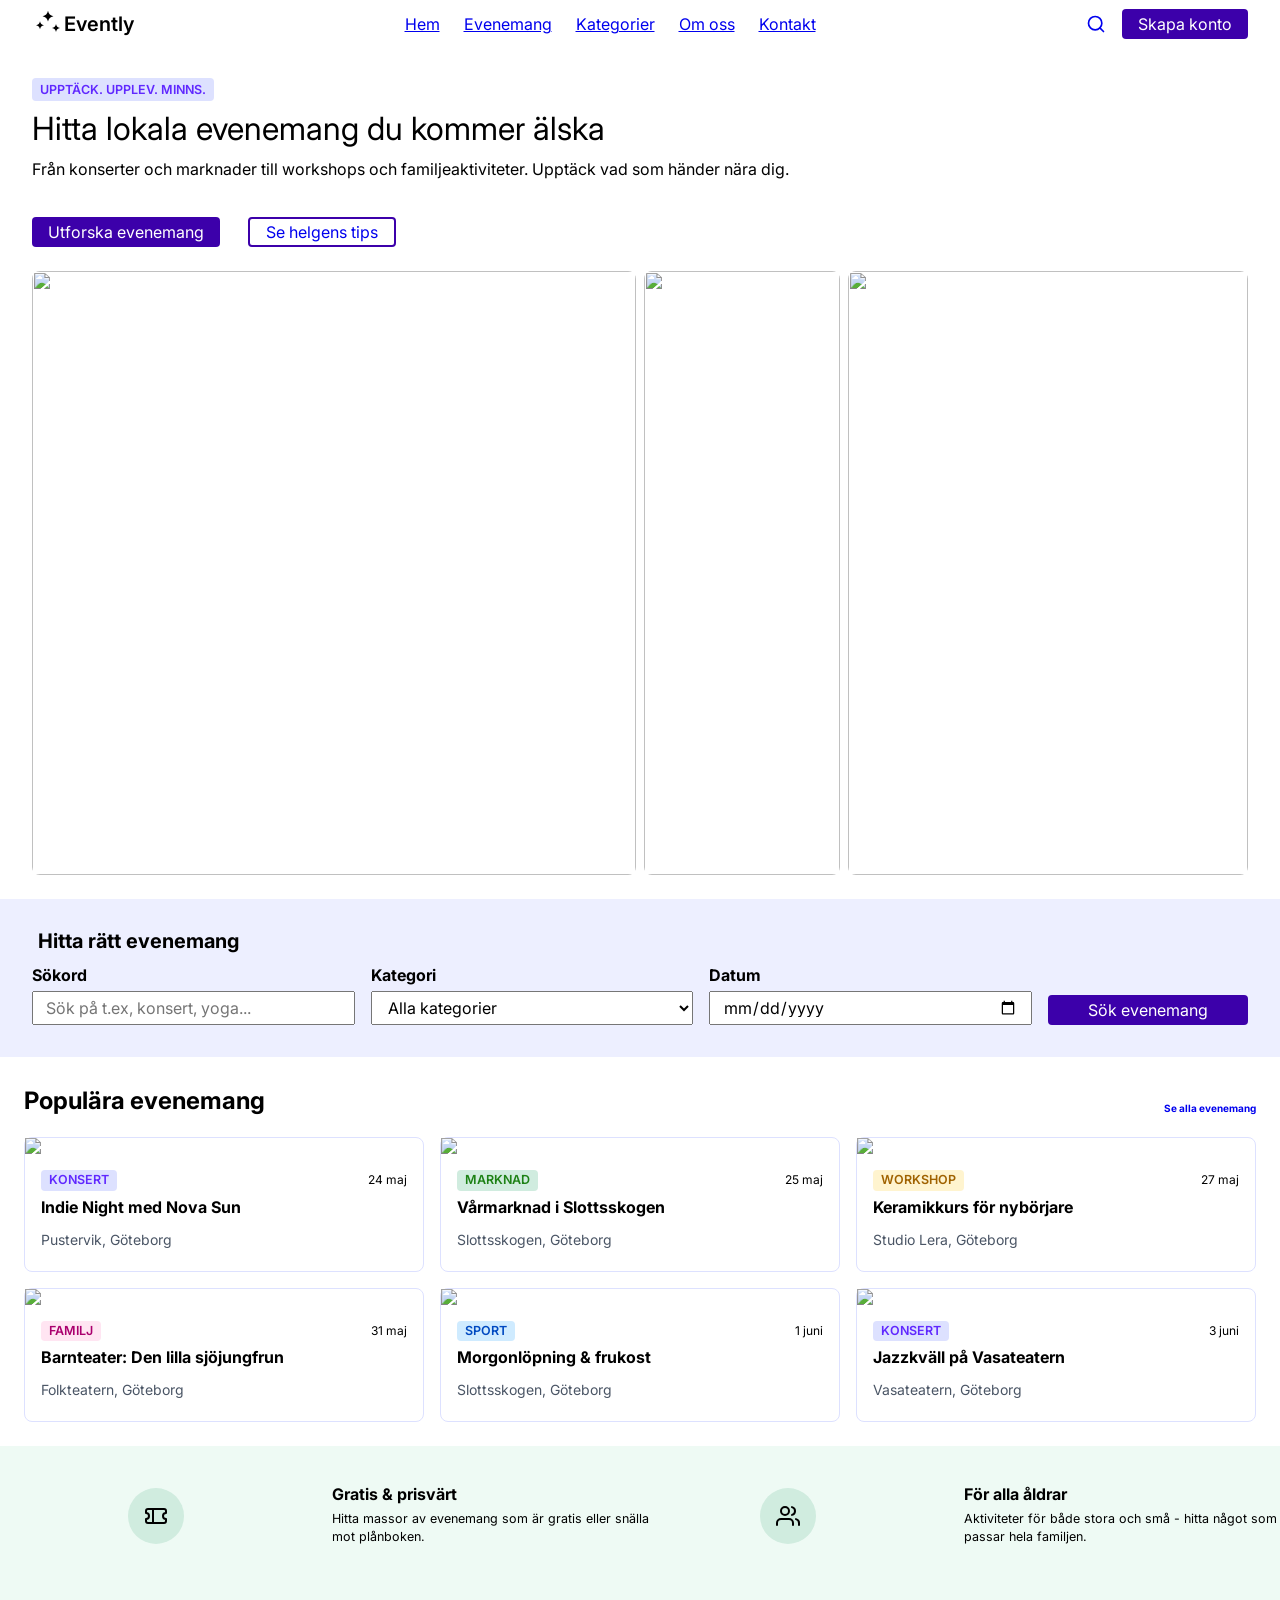
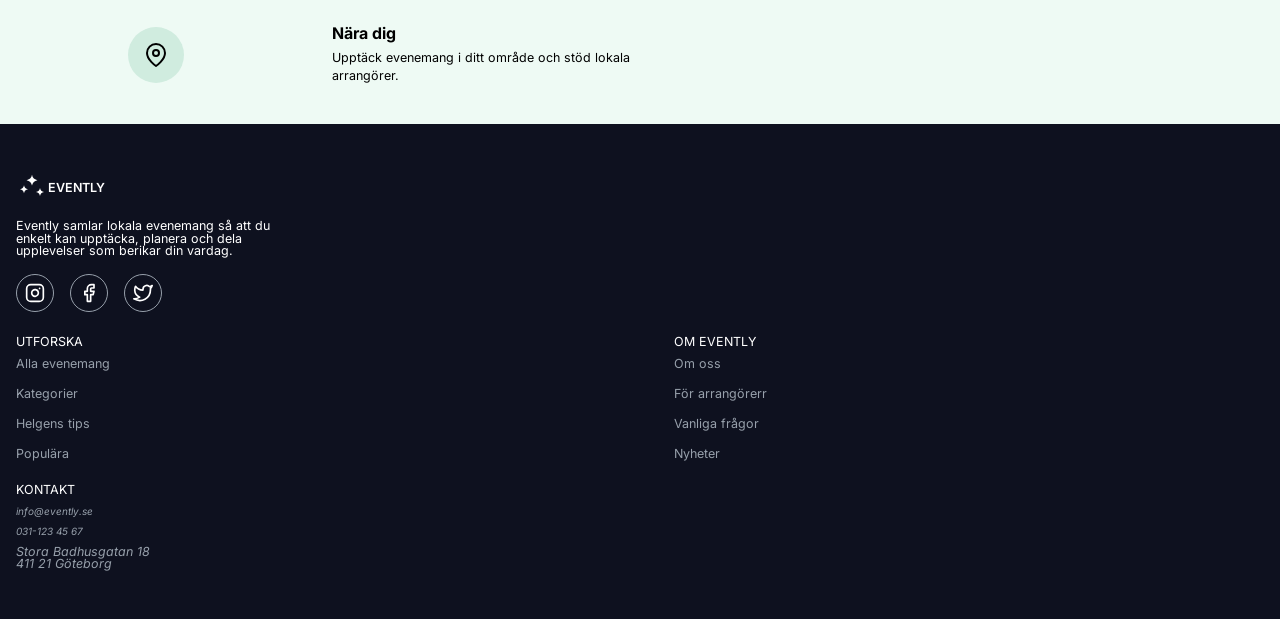
==== commit cf0aaa77: "- Started to make most elements responsive - Added a clamp value to existing properties that scale o" ====
--- a/index.html
+++ b/index.html
@@ -41,42 +41,45 @@
           <li><a href="#" class="banner__entry--desktop">Om oss</a></li>
           <li><a href="#" class="banner__entry--desktop">Kontakt</a></li>
         </ul>
-        <a href="#">
-          <svg
-            width="20"
-            height="20"
-            viewBox="0 0 24 24"
-            fill="none"
-            stroke="currentColor"
-            stroke-width="2"
-            stroke-linecap="round"
-            stroke-linejoin="round"
-            aria-hidden="true"
-          >
-            <circle cx="11" cy="11" r="8"></circle>
-            <line x1="21" y1="21" x2="16.65" y2="16.65"></line>
-          </svg>
-        </a>
-        <a href="#" class="banner__entry">
-          <svg
-            width="24"
-            height="24"
-            viewBox="0 0 24 24"
-            fill="none"
-            stroke="currentColor"
-            stroke-width="2"
-            stroke-linecap="round"
-            stroke-linejoin="round"
-            aria-hidden="true"
-          >
-            <line x1="4" y1="12" x2="20" y2="12"></line>
-            <line x1="4" y1="6" x2="20" y2="6"></line>
-            <line x1="4" y1="18" x2="20" y2="18"></line>
-          </svg>
-        </a>
-        <a href="#" class="u-button u-button--filled banner__entry--desktop">
-          Skapa konto
-        </a>
+
+        <div class="banner__right-edge">
+          <a href="#">
+            <svg
+              width="20"
+              height="20"
+              viewBox="0 0 24 24"
+              fill="none"
+              stroke="currentColor"
+              stroke-width="2"
+              stroke-linecap="round"
+              stroke-linejoin="round"
+              aria-hidden="true"
+            >
+              <circle cx="11" cy="11" r="8"></circle>
+              <line x1="21" y1="21" x2="16.65" y2="16.65"></line>
+            </svg>
+          </a>
+          <a href="#" class="banner__entry">
+            <svg
+              width="24"
+              height="24"
+              viewBox="0 0 24 24"
+              fill="none"
+              stroke="currentColor"
+              stroke-width="2"
+              stroke-linecap="round"
+              stroke-linejoin="round"
+              aria-hidden="true"
+            >
+              <line x1="4" y1="12" x2="20" y2="12"></line>
+              <line x1="4" y1="6" x2="20" y2="6"></line>
+              <line x1="4" y1="18" x2="20" y2="18"></line>
+            </svg>
+          </a>
+          <a href="#" class="u-button u-button--filled banner__entry--desktop">
+            Skapa konto
+          </a>
+        </div>
       </nav>
     </header>
 
@@ -104,12 +107,10 @@
         </div>
       </header>
       <aside class="search">
+        <header aria-labelledby="search-title">
+          <h3 id="search-title" class="search__title">Hitta rätt evenemang</h3>
+        </header>
         <form action="#" method="post" class="search__elements">
-          <header aria-labelledby="search-title">
-            <h3 id="search-title" class="search__title">
-              Hitta rätt evenemang
-            </h3>
-          </header>
           <div class="u-form-field">
             <label>Sökord</label>
             <input
@@ -456,9 +457,7 @@
           </nav>
         </section>
         <section class="footer__section footer__section--about">
-          <nav
-            aria-labelledby="footer__links--about--title"
-          >
+          <nav aria-labelledby="footer__links--about--title">
             <h4 id="footer__links--about--title" class="section__title">
               Om Evently
             </h4>
--- a/style.css
+++ b/style.css
@@ -3,29 +3,58 @@
 
 /* Properties */
 :root {
+  /* Fonts */
+  --font-inter: "Inter", system-ui, -apple-system, sans-serif;
+  --font-poppins: "Poppins", system-ui, -apple-system, sans-serif;
+
   /* Font Sizes */
   --fs-tag: 1.25ch;
   --fs-footer-s-title: 1.25ch;
   --fs-search-title: 2ch;
+  --fs-content-link: 1ch;
+  --fs-content-footer__description: 1.25ch;
 
   /* Font Weights*/
   --fw-tag: 600;
   --fw-bold: bold;
 
-  /* Spacing */
-  --spacing: 0.25rem;
+  /* Width */
+  --mn-w-search-element: 12.5rem;
+  --mn-w-search-element--full: 100%;
+  --mn-w-content-card-size: 20rem;
+
+  --w-content-footer: 0.5rem;
 
   /* Padding */
   --pd-default-block: 0.5ch;
   --pd-default-inline: 1rem;
-
-  --pd-page-inline: 2rem;
+  --mx-pd-default-inline: 15rem;
+
+  --pd-page-inline: /*2rem*/ clamp(2rem, 1%, var(--mx-pd-default-inline));
+
+  --pd-search-inline: /*4rem*/ clamp(4rem, 1%, var(--mx-pd-default-inline));
 
   --pd-ff-block: 0.5ch;
   --pd-ff-inline: 0.75rem;
 
   --pd-content-header-block: 2rem;
-  --pd-content-header-inline: 1.5rem;
+  --pd-content-header-inline: /*1.5rem*/ clamp(
+    1.5rem,
+    1%,
+    var(--mx-pd-default-inline)
+  );
+
+  --pd-content__card-collection-inline: /*1.5rem*/ clamp(
+    1.5rem,
+    1%,
+    var(--mx-pd-default-inline)
+  );
+
+  --pd-content-footer-block: 2.5rem;
+  --pd-content-footer-inline: /*0.5rem*/ clamp(
+    0.5rem,
+    20% var(--mx-pd-default-inline)
+  );
 
   --pd-card-block-start: 1rem;
   --pd-card-block-end: 0.5rem;
@@ -84,7 +113,6 @@
 .u-form-field {
   display: grid;
   gap: 0.5rem;
-  margin-block-end: 1rem;
 
   > label {
     font-weight: var(--fw-bold);
@@ -140,6 +168,9 @@
   margin-block-start: 0.5rem;
   margin-block-end: 2rem;
   padding-inline: var(--pd-page-inline);
+
+  container-type: inline-size;
+  container-name: banner;
 }
 
 .banner__logo {
@@ -158,6 +189,14 @@
   gap: 1.5rem;
 }
 
+.banner__right-edge {
+  display: flex;
+  flex-direction: row;
+  align-items: center;
+
+  gap: 1rem;
+}
+
 .banner__entry {
   display: inherit;
 }
@@ -166,9 +205,22 @@
   display: none;
 }
 
+@container banner (width > 800px) {
+  .banner__entry {
+    display: none;
+  }
+
+  .banner__entry--desktop {
+    display: inherit;
+  }
+}
+
 .hero {
   display: grid;
   padding-inline: var(--pd-page-inline);
+
+  container-type: inline-size;
+  container-name: hero;
 }
 
 .hero__tag {
@@ -188,10 +240,14 @@
 .hero__description {
   margin-block-start: 1rem;
   margin-block-end: 2.5rem;
+
+  text-wrap: pretty;
 }
 
 .hero__buttons {
   display: grid;
+  grid-template-columns: repeat(auto-fit, minmax(12.5rem, 1fr));
+
   gap: 1rem;
 
   justify-items: start;
@@ -202,8 +258,8 @@
 }
 
 .hero__collection {
-  display: grid;
-  grid-template-columns: repeat(3, minmax(5rem, 1fr));
+  display: inline-grid;
+  grid-template-columns: repeat(auto-fit, minmax(1rem, 1fr));
   justify-content: center;
   justify-items: center;
   align-items: center;
@@ -221,23 +277,83 @@
   }
 }
 
+@container hero (width > 480px) {
+  .hero__buttons {
+    margin-block-end: inherit;
+
+    display: inline-grid;
+    grid-template-columns: repeat(2, minmax(12.5rem, 1fr));
+  }
+
+  .hero__collection {
+    > *:first-child {
+      grid-column: span 3;
+    }
+
+    > *:last-child {
+      grid-column: span 2;
+    }
+  }
+}
+
 .search {
   background-color: var(--purple-100);
   padding-block: 2rem;
+
+  container-type: inline-size;
+  container-name: search;
 }
 
 .search__title {
+  padding-inline: clamp(var(--pd-page-inline), 3vw, var(--pd-search-inline));
   padding-block-end: 1rem;
 
   font-size: var(--fs-search-title);
   font-weight: var(--fw-bold);
 }
 
+/* .search__elements {
+  display: grid;
+  grid: auto-flow dense / repeat(auto-fit, 1fr);
+  gap: 1rem;
+
+  justify-content: center;
+} */
+
 .search__elements {
-  display: grid;
-  grid-template-columns: repeat(auto-fit, 1fr);
+  display: flex;
+  flex-wrap: wrap;
+  gap: 1rem;
 
   justify-content: center;
+  align-items: center;
+  align-content: center;
+
+  padding-inline: var(--pd-page-inline);
+
+  > *:not(:last-child) {
+    flex: 1 1 var(--mn-w-search-element);
+  }
+
+  > *:last-child {
+    flex: 0 0 var(--mn-w-search-element--full);
+  }
+}
+
+@container search (width > 480px) {
+  .search__elements {
+    justify-content: stretch;
+    align-items: end;
+
+    > *:last-child {
+      flex: 0 0 var(--mn-w-search-element);
+    }
+  }
+}
+
+.content {
+  container-type: inline-size;
+  container-name: content;
 }
 
 .content__header {
@@ -250,42 +366,56 @@
 }
 
 .content__title {
-  flex-shrink: 1;
-
+  flex: 0 1 1;
   font-weight: var(--fw-bold);
 }
 
 .content__link {
-  flex-grow: 1;
+  flex: 0 0 1;
 
   text-wrap: nowrap;
   text-decoration: none;
-  font-size: 1ch;
+  font-size: var(--fs-content-link);
   font-weight: var(--fw-bold);
 }
 
 .content__card-collection {
   display: grid;
-  gap: 1rem;
-  margin-inline: 1.5rem;
+  grid-template-columns: repeat(
+    auto-fit,
+    minmax(var(--mn-w-content-card-size), 1fr)
+  );
+  gap: 1rem;
+  padding-inline: var(--pd-content__card-collection-inline);
   margin-block: 1.5rem;
 }
 
 .content__footer {
+  display: grid;
+  grid-template-columns: repeat(auto-fit, minmax(20rem, 1fr));
+
+  justify-content: center;
+  padding-inline: var(--w-content-footer);
+
   background-color: var(--mint-50);
 }
 
 .content__footer-section {
   display: grid;
-  grid-template-columns: repeat(auto-fit, 1fr);
-  gap: 1rem;
+  gap: 1rem;
+
+  grid-template-columns: repeat(auto-fit, minmax(15rem, 1fr));
 
   justify-content: center;
   justify-items: center;
   align-items: center;
 
-  padding-block: 2.5rem;
-  padding-inline: 4rem;
+  padding-block: var(--pd-content-footer-block);
+  padding-inline: var(--pd-content-footer-inline);
+
+  > p {
+    text-wrap: pretty;
+  }
 }
 
 .content__footer-body {
@@ -298,11 +428,39 @@
 }
 
 .content__footer-description {
-  font-size: 1.25ch;
+  font-size: var(--fs-content-footer__description);
   line-height: 1.1rem;
 }
 
-
+@container content (width > 760px) {
+  .content__footer {
+    display: grid;
+    grid-template-columns: repeat(auto-fit, minmax(30rem, 1fr));
+
+    justify-content: center;
+    padding-inline: var(--w-content-footer);
+
+    background-color: var(--mint-50);
+  }
+}
+
+@container content (width > 910px) {
+  .content__footer-section {
+    grid-template-columns: repeat(2, minmax(20rem, 1fr));
+
+    justify-content: center;
+    align-items: center;
+    justify-items: center;
+  }
+
+  .content__footer-description {
+    text-align: left;
+  }
+
+  .content__footer-title {
+    text-align: left;
+  }
+}
 
 .card {
   display: grid;
@@ -377,8 +535,6 @@
   }
 }
 
-
-
 .footer__grid-elements {
   display: grid;
   grid-template-areas:
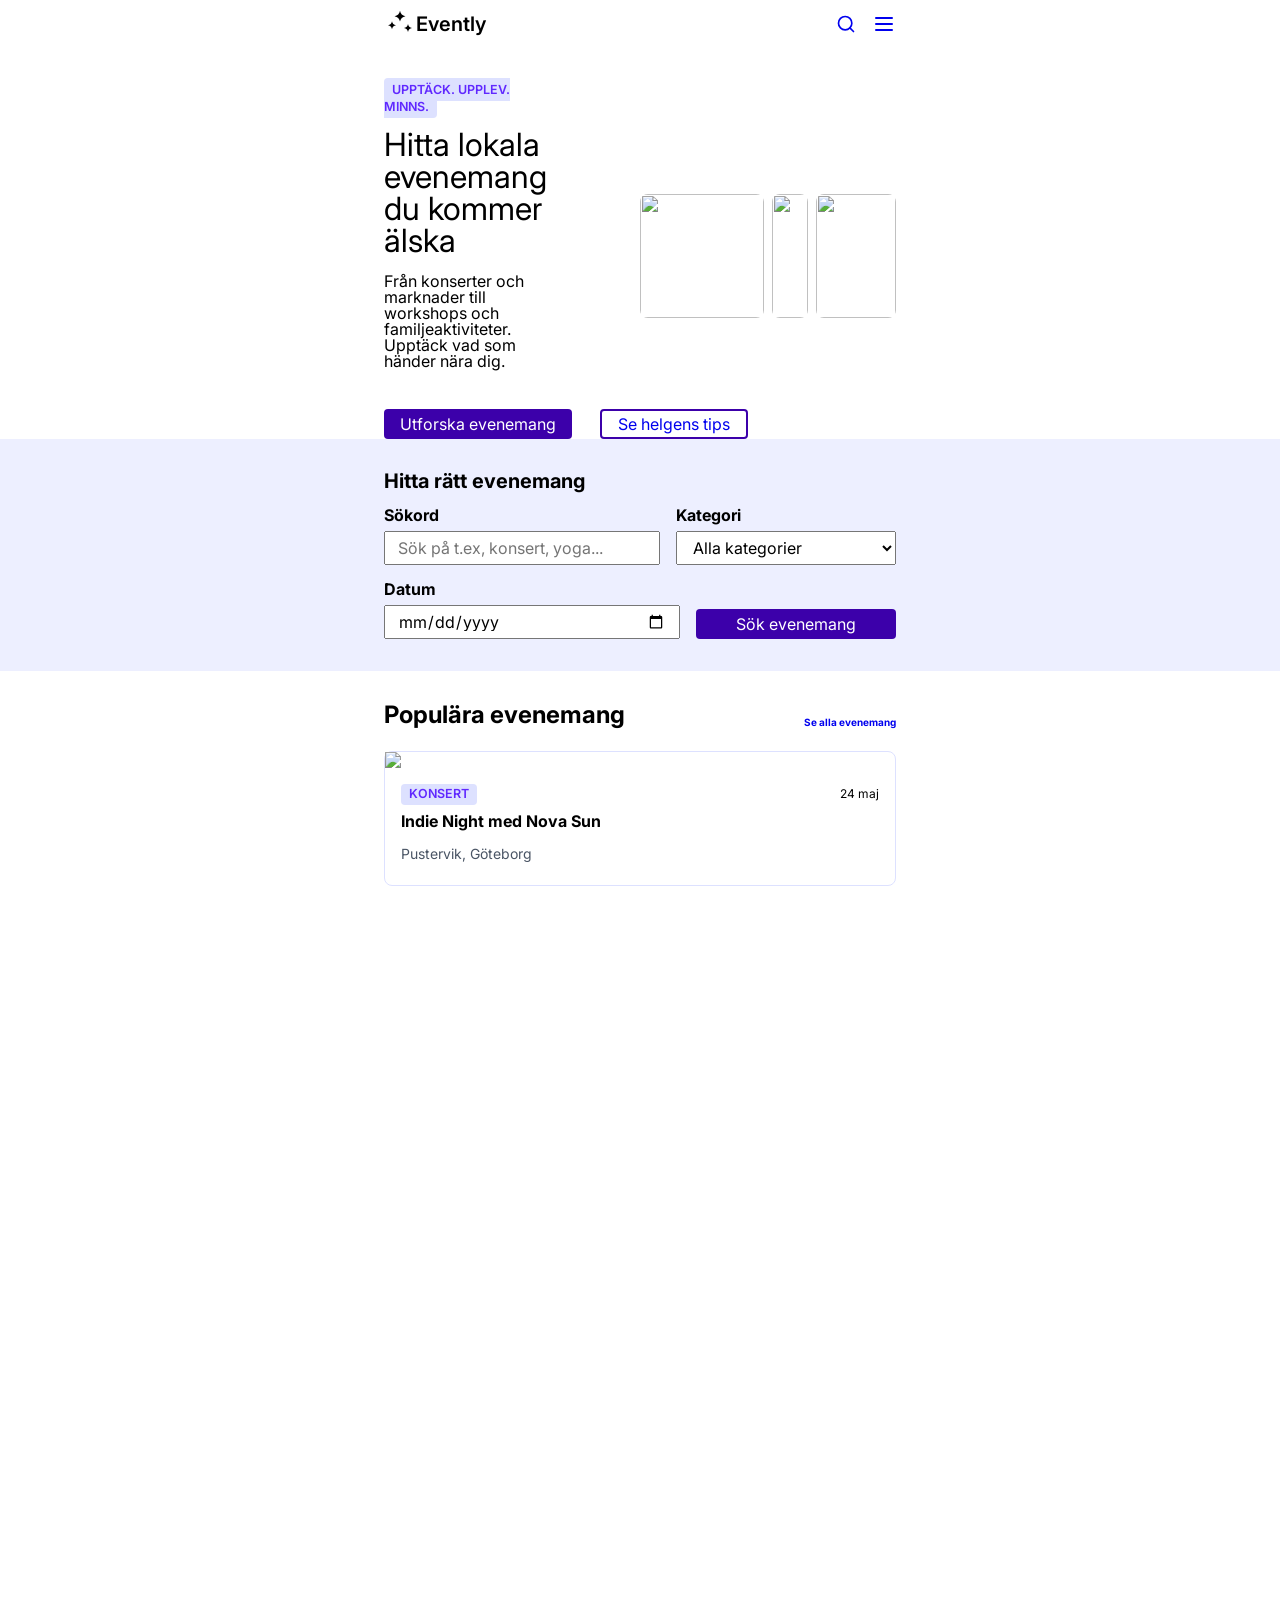
==== commit 91e649cc: "- index.html changes:   - Added comments   - Added footer__container wrapper in the footer section  " ====
--- a/index.html
+++ b/index.html
@@ -85,7 +85,10 @@
 
     <!-- Main content -->
     <main>
+      <!-- Hero Section -->
       <header aria-labelledby="hero-intro" class="hero">
+
+         <!-- Main Content -->
         <div class="hero__content">
           <span class="u-tag hero__tag">Upptäck. Upplev. Minns.</span>
           <h1 id="hero-intro" class="hero__title">
@@ -100,16 +103,22 @@
             <a href="#" class="u-button">Se helgens tips</a>
           </div>
         </div>
+
+        <!-- Image Gallery -->
         <div class="hero__collection">
           <img src="https://picsum.photos/1920/1080?random=1" />
           <img src="https://picsum.photos/1920/1080?random=2" />
           <img src="https://picsum.photos/1920/1080?random=3" />
         </div>
       </header>
+
+      <!-- Search Section -->
       <aside class="search">
         <header aria-labelledby="search-title">
           <h3 id="search-title" class="search__title">Hitta rätt evenemang</h3>
         </header>
+
+         <!-- Form Collection -->
         <form action="#" method="post" class="search__elements">
           <div class="u-form-field">
             <label>Sökord</label>
@@ -145,12 +154,16 @@
         </form>
       </aside>
 
+      <!-- Main Content -->
       <article class="content">
         <header aria-labelledby="content-title" class="content__header">
           <h2 id="content-title" class="content__title">Populära evenemang</h2>
           <a href="#" class="content__link">Se alla evenemang</a>
         </header>
+
+         <!-- Card Gallery -->
         <div class="content__card-collection">
+
           <section class="card">
             <header aria-labelledby="card-title" class="card__header">
               <h4 id="card-title" class="card__title">
@@ -272,6 +285,7 @@
           </section>
         </div>
 
+        <!-- Main Content Footer (Green Section) -->
         <footer class="content__footer">
           <section class="content__footer-section">
             <div class="u-icon--filled u-icon-s-md u-icon--emerald">
@@ -365,86 +379,89 @@
 
     <!-- Footer -->
     <footer class="footer">
-      <section class="footer__section footer__section--summary">
-        <header
-          aria-labelledby="footer-summary--title"
-          class="banner__logo section__logo"
-        >
-          <svg
-            width="32"
-            height="32"
-            viewBox="0 0 24 24"
-            fill="currentColor"
-            xmlns="http://www.w3.org/2000/svg"
-            aria-hidden="true"
+      <!-- Wrapper -->
+      <div class="footer__container">
+        <section class="footer__section footer__section--summary">
+          <header
+            aria-labelledby="footer-summary--title"
+            class="banner__logo section__logo"
           >
-            <path
-              d="M12 2c-.4 2.3-1.8 3.7-4.1 4.1C10.2 6.5 11.6 7.9 12 10.2c.4-2.3 1.8-3.7 4.1-4.1-2.3-.4-3.7-1.8-4.1-4.1zM6 10c-.3 1.7-1.3 2.7-3 3 1.7.3 2.7 1.3 3 3 .3-1.7 1.3-2.7 3-3-1.7-.3-2.7-1.3-3-3zm12 2c-.3 1.7-1.3 2.7-3 3 1.7.3 2.7 1.3 3 3 .3-1.7 1.3-2.7 3-3-1.7-.3-2.7-1.3-3-3z"
-            />
-          </svg>
-          <h4 id="footer-summary--title" class="banner__title section__title">
-            Evently
-          </h4>
-        </header>
-        <p class="summary__content">
-          Evently samlar lokala evenemang så att du enkelt kan upptäcka, planera
-          och dela upplevelser som berikar din vardag.
-        </p>
-        <div class="summary__media">
-          <a href="#" class="u-icon--outline u-icon-s-xs">
             <svg
-              width="20"
-              height="20"
+              width="32"
+              height="32"
               viewBox="0 0 24 24"
-              fill="none"
-              stroke="currentColor"
-              stroke-width="2"
-              stroke-linecap="round"
-              stroke-linejoin="round"
-              aria-hidden="true"
-            >
-              <rect x="2" y="2" width="20" height="20" rx="5" ry="5"></rect>
-              <path d="M16 11.37A4 4 0 1 1 12.63 8 4 4 0 0 1 16 11.37z"></path>
-              <line x1="17.5" y1="6.5" x2="17.51" y2="6.5"></line>
-            </svg>
-          </a>
-          <a href="#" class="u-icon--outline u-icon-s-xs">
-            <svg
-              width="20"
-              height="20"
-              viewBox="0 0 24 24"
-              fill="none"
-              stroke="currentColor"
-              stroke-width="2"
-              stroke-linecap="round"
-              stroke-linejoin="round"
+              fill="currentColor"
+              xmlns="http://www.w3.org/2000/svg"
               aria-hidden="true"
             >
               <path
-                d="M18 2h-3a5 5 0 0 0-5 5v3H7v4h3v8h4v-8h3l1-4h-4V7a1 1 0 0 1 1-1h3z"
-              ></path>
+                d="M12 2c-.4 2.3-1.8 3.7-4.1 4.1C10.2 6.5 11.6 7.9 12 10.2c.4-2.3 1.8-3.7 4.1-4.1-2.3-.4-3.7-1.8-4.1-4.1zM6 10c-.3 1.7-1.3 2.7-3 3 1.7.3 2.7 1.3 3 3 .3-1.7 1.3-2.7 3-3-1.7-.3-2.7-1.3-3-3zm12 2c-.3 1.7-1.3 2.7-3 3 1.7.3 2.7 1.3 3 3 .3-1.7 1.3-2.7 3-3-1.7-.3-2.7-1.3-3-3z"
+              />
             </svg>
-          </a>
-          <a href="#" class="u-icon--outline u-icon-s-xs">
-            <svg
-              width="20"
-              height="20"
-              viewBox="0 0 24 24"
-              fill="none"
-              stroke="currentColor"
-              stroke-width="2"
-              stroke-linecap="round"
-              stroke-linejoin="round"
-              aria-hidden="true"
-            >
-              <path
-                d="M23 3a10.9 10.9 0 0 1-3.14 1.53 4.48 4.48 0 0 0-7.86 3v1A10.66 10.66 0 0 1 3 4s-4 9 5 13a11.64 11.64 0 0 1-7 2c9 5 20 0 20-11.5a4.5 4.5 0 0 0-.08-.83A7.72 7.72 0 0 0 23 3z"
-              ></path>
-            </svg>
-          </a>
-        </div>
-      </section>
-      <div class="footer__grid-elements">
+            <h4 id="footer-summary--title" class="banner__title section__title">
+              Evently
+            </h4>
+          </header>
+          <p class="summary__content">
+            Evently samlar lokala evenemang så att du enkelt kan upptäcka,
+            planera och dela upplevelser som berikar din vardag.
+          </p>
+          <div class="summary__media">
+            <a href="#" class="u-icon--outline u-icon-s-xs">
+              <svg
+                width="20"
+                height="20"
+                viewBox="0 0 24 24"
+                fill="none"
+                stroke="currentColor"
+                stroke-width="2"
+                stroke-linecap="round"
+                stroke-linejoin="round"
+                aria-hidden="true"
+              >
+                <rect x="2" y="2" width="20" height="20" rx="5" ry="5"></rect>
+                <path
+                  d="M16 11.37A4 4 0 1 1 12.63 8 4 4 0 0 1 16 11.37z"
+                ></path>
+                <line x1="17.5" y1="6.5" x2="17.51" y2="6.5"></line>
+              </svg>
+            </a>
+            <a href="#" class="u-icon--outline u-icon-s-xs">
+              <svg
+                width="20"
+                height="20"
+                viewBox="0 0 24 24"
+                fill="none"
+                stroke="currentColor"
+                stroke-width="2"
+                stroke-linecap="round"
+                stroke-linejoin="round"
+                aria-hidden="true"
+              >
+                <path
+                  d="M18 2h-3a5 5 0 0 0-5 5v3H7v4h3v8h4v-8h3l1-4h-4V7a1 1 0 0 1 1-1h3z"
+                ></path>
+              </svg>
+            </a>
+            <a href="#" class="u-icon--outline u-icon-s-xs">
+              <svg
+                width="20"
+                height="20"
+                viewBox="0 0 24 24"
+                fill="none"
+                stroke="currentColor"
+                stroke-width="2"
+                stroke-linecap="round"
+                stroke-linejoin="round"
+                aria-hidden="true"
+              >
+                <path
+                  d="M23 3a10.9 10.9 0 0 1-3.14 1.53 4.48 4.48 0 0 0-7.86 3v1A10.66 10.66 0 0 1 3 4s-4 9 5 13a11.64 11.64 0 0 1-7 2c9 5 20 0 20-11.5a4.5 4.5 0 0 0-.08-.83A7.72 7.72 0 0 0 23 3z"
+                ></path>
+              </svg>
+            </a>
+          </div>
+        </section>
         <section class="footer__section footer__section--explore">
           <nav aria-labelledby="footer__links--title" class="section__header">
             <h4 id="footer__links--title" class="section__title">Utforska</h4>
@@ -469,7 +486,6 @@
             </ul>
           </nav>
         </section>
-
         <section class="footer__section footer__section--contact">
           <header
             aria-labelledby="footer__contact--title"
--- a/style.css
+++ b/style.css
@@ -9,10 +9,13 @@
 
   /* Font Sizes */
   --fs-tag: 1.25ch;
-  --fs-footer-s-title: 1.25ch;
-  --fs-search-title: 2ch;
-  --fs-content-link: 1ch;
-  --fs-content-footer__description: 1.25ch;
+
+  --fs-footer-s__title: 1.25ch;
+  --fs-footer__section: 1.25ch;
+
+  --fs-search__title: 2ch;
+  --fs-content__link: 1ch;
+  --fs-content__footer-description: 1.25ch;
 
   /* Font Weights*/
   --fw-tag: 600;
@@ -23,44 +26,47 @@
   --mn-w-search-element--full: 100%;
   --mn-w-content-card-size: 20rem;
 
-  --w-content-footer: 0.5rem;
-
   /* Padding */
   --pd-default-block: 0.5ch;
   --pd-default-inline: 1rem;
-  --mx-pd-default-inline: 15rem;
-
-  --pd-page-inline: /*2rem*/ clamp(2rem, 1%, var(--mx-pd-default-inline));
-
-  --pd-search-inline: /*4rem*/ clamp(4rem, 1%, var(--mx-pd-default-inline));
+
+  --mx-pd-default-inline: 30rem;
+  --pf-pd-default-inline: 30%;
+
+  --pd-page-inline: 2rem;
+  --pd-page-inline--desktop: 60rem;
+
+  --pd-search-inline: 2rem;
+  --pd-search-inline--desktop: var(--pd-page-inline--desktop);
 
   --pd-ff-block: 0.5ch;
   --pd-ff-inline: 0.75rem;
 
   --pd-content-header-block: 2rem;
-  --pd-content-header-inline: /*1.5rem*/ clamp(
-    1.5rem,
-    1%,
-    var(--mx-pd-default-inline)
-  );
-
-  --pd-content__card-collection-inline: /*1.5rem*/ clamp(
-    1.5rem,
-    1%,
-    var(--mx-pd-default-inline)
-  );
+
+  --pd-content-header-inline: 1.5rem;
+  --pd-content-header-inline--desktop: var(--pd-page-inline--desktop);
+
+  --pd-content__card-collection-inline: 1.5rem;
+  --pd-content__card-collection-inline--desktop: var(--pd-page-inline--desktop);
 
   --pd-content-footer-block: 2.5rem;
-  --pd-content-footer-inline: /*0.5rem*/ clamp(
-    0.5rem,
-    20% var(--mx-pd-default-inline)
-  );
+
+  --pd-content__footer-inline: 0.5rem;
+  --pd-content__footer-inline--desktop: var(--pd-page-inline--desktop);
+
+  --pd-content__footer-section-inline: 0.5rem;
 
   --pd-card-block-start: 1rem;
   --pd-card-block-end: 0.5rem;
   --pd-card-inline: 1rem;
 
   --pd-card--footer-block: 1.5rem;
+
+  --pd-footer-block: 3rem;
+
+  --pd-footer-inline: 1rem;
+  --pd-footer-inline--desktop: var(--pd-page-inline--desktop);
 
   --pd-tag-block: 0.5ch;
   --pd-tag-inline: 0.5rem;
@@ -140,11 +146,13 @@
 .u-icon--filled {
   border-radius: 2rem;
   background-color: var(--gray-400);
+  aspect-ratio: 1;
 }
 
 .u-icon--outline {
   border-radius: 2rem;
   border: 0.1ch solid var(--gray-400);
+  aspect-ratio: 1;
 }
 
 .u-icon--emerald {
@@ -152,14 +160,7 @@
   background-color: var(--mint-200);
 }
 
-/* Global */
-
-/* body {
-  margin-inline: 1rem;
-} */
-
 /* Blocks */
-
 .banner {
   display: flex;
   justify-content: space-between;
@@ -167,6 +168,7 @@
 
   margin-block-start: 0.5rem;
   margin-block-end: 2rem;
+
   padding-inline: var(--pd-page-inline);
 
   container-type: inline-size;
@@ -258,7 +260,7 @@
 }
 
 .hero__collection {
-  display: inline-grid;
+  display: grid;
   grid-template-columns: repeat(auto-fit, minmax(1rem, 1fr));
   justify-content: center;
   justify-items: center;
@@ -296,6 +298,32 @@
   }
 }
 
+@container responsive-container (width > 910px) {
+  .hero {
+    grid-template-columns: repeat(2, minmax(1rem, 1fr));
+    align-items: center;
+  }
+}
+
+@container hero (width > 910px) {
+  .hero__collection {
+    grid-template-columns: repeat(3, minmax(1rem, 1fr));
+
+    > *:first-child {
+      grid-column: span 2;
+      grid-row: span 2;
+    }
+
+    > img:first-child {
+      aspect-ratio: inherit;
+    }
+
+    > *:last-child {
+      grid-column: inherit;
+    }
+  }
+}
+
 .search {
   background-color: var(--purple-100);
   padding-block: 2rem;
@@ -305,20 +333,12 @@
 }
 
 .search__title {
-  padding-inline: clamp(var(--pd-page-inline), 3vw, var(--pd-search-inline));
+  padding-inline: var(--pd-search-inline);
   padding-block-end: 1rem;
 
-  font-size: var(--fs-search-title);
+  font-size: var(--fs-search__title);
   font-weight: var(--fw-bold);
 }
-
-/* .search__elements {
-  display: grid;
-  grid: auto-flow dense / repeat(auto-fit, 1fr);
-  gap: 1rem;
-
-  justify-content: center;
-} */
 
 .search__elements {
   display: flex;
@@ -329,7 +349,7 @@
   align-items: center;
   align-content: center;
 
-  padding-inline: var(--pd-page-inline);
+  padding-inline: var(--pd-search-inline);
 
   > *:not(:last-child) {
     flex: 1 1 var(--mn-w-search-element);
@@ -375,7 +395,7 @@
 
   text-wrap: nowrap;
   text-decoration: none;
-  font-size: var(--fs-content-link);
+  font-size: var(--fs-content__link);
   font-weight: var(--fw-bold);
 }
 
@@ -392,26 +412,25 @@
 
 .content__footer {
   display: grid;
-  grid-template-columns: repeat(auto-fit, minmax(20rem, 1fr));
+  grid-template-columns: repeat(auto-fit, minmax(15rem, 1fr));
 
   justify-content: center;
-  padding-inline: var(--w-content-footer);
+  padding-inline: var(--pd-content__footer-inline);
 
   background-color: var(--mint-50);
 }
 
 .content__footer-section {
-  display: grid;
+  display: flex;
+  flex-direction: column;
   gap: 1rem;
-
-  grid-template-columns: repeat(auto-fit, minmax(15rem, 1fr));
 
   justify-content: center;
   justify-items: center;
   align-items: center;
 
   padding-block: var(--pd-content-footer-block);
-  padding-inline: var(--pd-content-footer-inline);
+  padding-inline: var(--pd-content__footer-section-inline);
 
   > p {
     text-wrap: pretty;
@@ -428,29 +447,14 @@
 }
 
 .content__footer-description {
-  font-size: var(--fs-content-footer__description);
+  font-size: var(--fs-content__footer-description);
   line-height: 1.1rem;
-}
-
-@container content (width > 760px) {
-  .content__footer {
-    display: grid;
-    grid-template-columns: repeat(auto-fit, minmax(30rem, 1fr));
-
-    justify-content: center;
-    padding-inline: var(--w-content-footer);
-
-    background-color: var(--mint-50);
-  }
 }
 
 @container content (width > 910px) {
   .content__footer-section {
-    grid-template-columns: repeat(2, minmax(20rem, 1fr));
-
-    justify-content: center;
-    align-items: center;
-    justify-items: center;
+    flex-direction: row;
+    justify-content: end;
   }
 
   .content__footer-description {
@@ -506,16 +510,31 @@
 }
 
 /* Footer Blocks */
-
 .footer {
+  container-type: inline-size;
+  container-name: footer;
+
   color: var(--white);
   background-color: var(--gray-900);
-
-  padding-block: 3rem;
-  padding-inline: 1rem;
+}
+
+.footer__container {
+  display: flex;
+  flex-wrap: wrap;
+  flex-direction: row;
+
+  justify-content: start;
+  align-items: start;
+
+  gap: 1rem;
+
+  padding-block: var(--pd-footer-block);
+  padding-inline: var(--pd-footer-inline);
 }
 
 .footer__section--summary {
+  flex: 1 0 1;
+
   display: grid;
 
   justify-content: start;
@@ -525,8 +544,8 @@
 
 .summary__media {
   display: flex;
-  flex-direction: row;
   gap: 1rem;
+
   padding-block-start: 1rem;
   padding-block-end: 1.5rem;
 
@@ -535,15 +554,9 @@
   }
 }
 
-.footer__grid-elements {
-  display: grid;
-  grid-template-areas:
-    "explore about"
-    "contact .";
-  gap: 1rem;
-}
-
 .footer__section {
+  flex: 0 0 1;
+
   ul {
     list-style: none;
     line-height: 1.75rem;
@@ -551,7 +564,7 @@
 
   a,
   p {
-    font-size: 1.25ch;
+    font-size: var(--fs-footer__section);
     text-decoration: none;
   }
 }
@@ -561,16 +574,8 @@
   max-width: 16rem;
 }
 
-.footer__section--about {
-  grid-area: about;
-}
-
 .footer__section--explore {
-  grid-area: explore;
-}
-
-.footer__section--contact {
-  grid-area: contact;
+  flex: 0 0 10rem;
 }
 
 .section__logo {
@@ -580,7 +585,7 @@
 
 .section__title {
   text-transform: uppercase;
-  font-size: var(--fs-footer-s-title);
+  font-size: var(--fs-footer-s__title);
 }
 
 .section__content {
@@ -602,6 +607,22 @@
   }
 }
 
+@container footer (width > 480px) {
+  .footer__container {
+    justify-content: space-evenly;
+  }
+  .footer__section {
+    width: inherit;
+    /* display: grid;
+    grid-template-areas: inherit;
+    grid-template-columns: repeat(auto-fit, minmax(5rem, 1fr)); */
+  }
+
+  .footer__section--explore {
+    flex: inherit;
+  }
+}
+
 /* Tags */
 
 .u-tag[data-type="concert"] {
@@ -628,3 +649,76 @@
   background-color: var(--blue-100);
   color: var(--blue-800);
 }
+
+/* Global */
+
+body {
+  container-type: inline-size;
+  container-name: responsive-container;
+}
+
+@container responsive-container (width > 1250px) {
+  .banner {
+    padding-inline: clamp(
+      var(--pd-page-inline),
+      var(--pf-pd-default-inline),
+      var(--pd-page-inline--desktop)
+    );
+  }
+
+  .hero {
+    padding-inline: clamp(
+      var(--pd-page-inline),
+      var(--pf-pd-default-inline),
+      var(--pd-page-inline--desktop)
+    );
+  }
+
+  .search__title {
+    padding-inline: clamp(
+      var(--pd-search-inline),
+      var(--pf-pd-default-inline),
+      var(--pd-search-inline--desktop)
+    );
+  }
+
+  .search__elements {
+    padding-inline: clamp(
+      var(--pd-search-inline),
+      var(--pf-pd-default-inline),
+      var(--pd-search-inline--desktop)
+    );
+  }
+
+  .content__header {
+    padding-inline: clamp(
+      var(--pd-content__card-collection-inline),
+      var(--pf-pd-default-inline),
+      var(--pd-content__card-collection-inline--desktop)
+    );
+  }
+
+  .content__card-collection {
+    padding-inline: clamp(
+      var(--pd-content__card-collection-inline),
+      var(--pf-pd-default-inline),
+      var(--pd-content__card-collection-inline--desktop)
+    );
+  }
+
+  .content__footer {
+    padding-inline: clamp(
+      var(--pd-content__footer-inline),
+      var(--pf-pd-default-inline),
+      var(--pd-content__footer-inline--desktop)
+    );
+  }
+
+  .footer__container {
+    padding-inline: clamp(
+      var(--pd-footer-inline),
+      var(--pf-pd-default-inline),
+      var(--pd-footer-inline--desktop)
+    );
+  }
+}
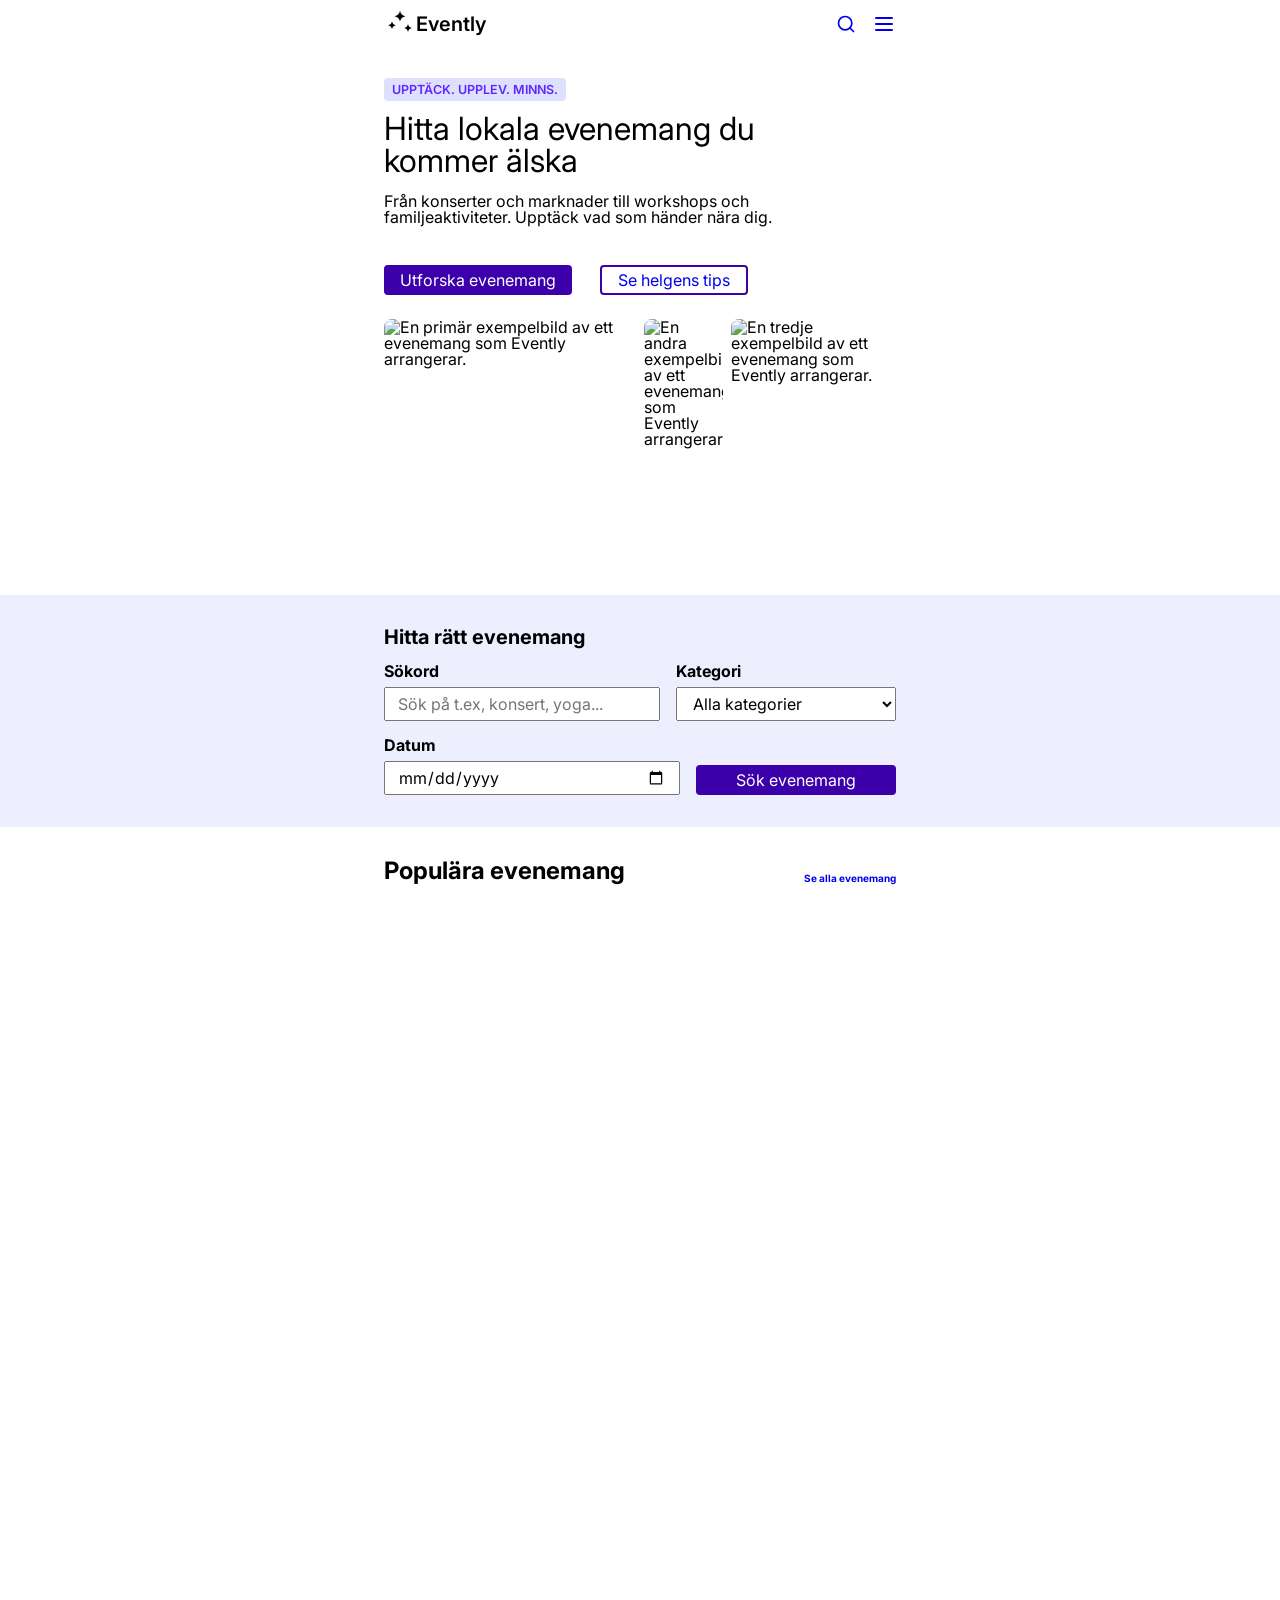
==== commit 4921bc7f: "- Added some alt text to all the images present. - Fixed some missing href links for some a tags - F" ====
--- a/index.html
+++ b/index.html
@@ -15,9 +15,9 @@
   </head>
 
   <body>
+    <a href="#main" class="u-visually--hidden">Skippa till huvudkontent</a>
     <!-- Header -->
     <header class="header">
-      <a href="#main" class="u-visually--hidden">Skippa till huvudkontent</a>
       <nav aria-label="Main Navigation" class="banner">
         <div class="banner__logo">
           <svg
@@ -87,8 +87,7 @@
     <main>
       <!-- Hero Section -->
       <header aria-labelledby="hero-intro" class="hero">
-
-         <!-- Main Content -->
+        <!-- Main Content -->
         <div class="hero__content">
           <span class="u-tag hero__tag">Upptäck. Upplev. Minns.</span>
           <h1 id="hero-intro" class="hero__title">
@@ -106,22 +105,31 @@
 
         <!-- Image Gallery -->
         <div class="hero__collection">
-          <img src="https://picsum.photos/1920/1080?random=1" />
-          <img src="https://picsum.photos/1920/1080?random=2" />
-          <img src="https://picsum.photos/1920/1080?random=3" />
+          <img
+            src="https://picsum.photos/1920/1080?random=1"
+            alt="En primär exempelbild av ett evenemang som Evently arrangerar."
+          />
+          <img
+            src="https://picsum.photos/1920/1080?random=2"
+            alt="En andra exempelbild av ett evenemang som Evently arrangerar."
+          />
+          <img
+            src="https://picsum.photos/1920/1080?random=3"
+            alt="En tredje exempelbild av ett evenemang som Evently arrangerar."
+          />
         </div>
       </header>
 
       <!-- Search Section -->
       <aside class="search">
         <header aria-labelledby="search-title">
-          <h3 id="search-title" class="search__title">Hitta rätt evenemang</h3>
+          <h2 id="search-title" class="search__title">Hitta rätt evenemang</h2>
         </header>
 
-         <!-- Form Collection -->
+        <!-- Form Collection -->
         <form action="#" method="post" class="search__elements">
           <div class="u-form-field">
-            <label>Sökord</label>
+            <label for="key-search">Sökord</label>
             <input
               type="text"
               id="key-search"
@@ -131,8 +139,8 @@
             />
           </div>
           <div class="u-form-field">
-            <label>Kategori</label>
-            <select>
+            <label for="category-picker">Kategori</label>
+            <select id="category-picker" name="category-picker">
               <option>Alla kategorier</option>
               <option>Konsert</option>
               <option>Marknad</option>
@@ -142,7 +150,7 @@
             </select>
           </div>
           <div class="u-form-field">
-            <label>Datum</label>
+            <label for="date-picker">Datum</label>
             <input type="date" id="date-picker" name="date-picker" />
           </div>
           <button
@@ -161,18 +169,18 @@
           <a href="#" class="content__link">Se alla evenemang</a>
         </header>
 
-         <!-- Card Gallery -->
+        <!-- Card Gallery -->
         <div class="content__card-collection">
-
           <section class="card">
             <header aria-labelledby="card-title" class="card__header">
-              <h4 id="card-title" class="card__title">
+              <h2 id="card-title" class="card__title">
                 Indie Night med Nova Sun
-              </h4>
+              </h2>
             </header>
             <img
               src="https://picsum.photos/1920/1080?random=4"
               class="card__preview"
+              alt="Indie Night med Nova Sun"
             />
             <div class="card__metadata">
               <span class="u-tag" data-type="concert">Konsert</span>
@@ -186,13 +194,14 @@
 
           <section class="card">
             <header aria-labelledby="card-title" class="card__header">
-              <h4 id="card-title" class="card__title">
+              <h2 id="card-title" class="card__title">
                 Vårmarknad i Slottsskogen
-              </h4>
+              </h2>
             </header>
             <img
               src="https://picsum.photos/1920/1080?random=5"
               class="card__preview"
+              alt="Vårmarknad i Slottsskogen"
             />
             <div class="card__metadata">
               <span class="u-tag" data-type="market">Marknad</span>
@@ -206,13 +215,14 @@
 
           <section class="card">
             <header aria-labelledby="card-title" class="card__header">
-              <h4 id="card-title" class="card__title">
+              <h2 id="card-title" class="card__title">
                 Keramikkurs för nybörjare
-              </h4>
+              </h2>
             </header>
             <img
               src="https://picsum.photos/1920/1080?random=6"
               class="card__preview"
+              alt="Keramikkurs för nybörjare"
             />
             <div class="card__metadata">
               <span class="u-tag" data-type="workshop">Workshop</span>
@@ -226,13 +236,14 @@
 
           <section class="card">
             <header aria-labelledby="card-title" class="card__header">
-              <h4 id="card-title" class="card__title">
+              <h2 id="card-title" class="card__title">
                 Barnteater: Den lilla sjöjungfrun
-              </h4>
+              </h2>
             </header>
             <img
               src="https://picsum.photos/1920/1080?random=7"
               class="card__preview"
+              alt="Barnteater: Den lilla sjöjungfrun"
             />
             <div class="card__metadata">
               <span class="u-tag" data-type="family">Familj</span>
@@ -246,13 +257,14 @@
 
           <section class="card">
             <header aria-labelledby="card-title" class="card__header">
-              <h4 id="card-title" class="card__title">
+              <h2 id="card-title" class="card__title">
                 Morgonlöpning & frukost
-              </h4>
+              </h2>
             </header>
             <img
               src="https://picsum.photos/1920/1080?random=8"
               class="card__preview"
+              alt="Morgonlöpning & frukost"
             />
             <div class="card__metadata">
               <span class="u-tag" data-type="sport">Sport</span>
@@ -266,13 +278,14 @@
 
           <section class="card">
             <header aria-labelledby="card-title" class="card__header">
-              <h4 id="card-title" class="card__title">
+              <h2 id="card-title" class="card__title">
                 Jazzkväll på Vasateatern
-              </h4>
+              </h2>
             </header>
             <img
               src="https://picsum.photos/seed/picsum/1920/1080?random=9"
               class="card__preview"
+              alt="Jazzkväll på Vasateatern"
             />
             <div class="card__metadata">
               <span class="u-tag" data-type="concert">Konsert</span>
@@ -309,7 +322,7 @@
             </div>
 
             <div class="content__footer-body">
-              <h4 class="content__footer-title">Gratis & prisvärt</h4>
+              <h3 class="content__footer-title">Gratis & prisvärt</h3>
               <p class="content__footer-description">
                 Hitta massor av evenemang som är gratis eller snälla mot
                 plånboken.
@@ -339,7 +352,7 @@
             </div>
 
             <div class="content__footer-body">
-              <h4 class="content__footer-title">För alla åldrar</h4>
+              <h3 class="content__footer-title">För alla åldrar</h3>
               <p class="content__footer-description">
                 Aktiviteter för både stora och små - hitta något som passar hela
                 familjen.
@@ -367,7 +380,7 @@
             </div>
 
             <div class="content__footer-body">
-              <h4 class="content__footer-title">Nära dig</h4>
+              <h3 class="content__footer-title">Nära dig</h3>
               <p class="content__footer-description">
                 Upptäck evenemang i ditt område och stöd lokala arrangörer.
               </p>
--- a/style.css
+++ b/style.css
@@ -8,6 +8,7 @@
   --font-poppins: "Poppins", system-ui, -apple-system, sans-serif;
 
   /* Font Sizes */
+  --fs-card__title: 1.75ch;
   --fs-tag: 1.25ch;
 
   --fs-footer-s__title: 1.25ch;
@@ -34,7 +35,7 @@
   --pf-pd-default-inline: 30%;
 
   --pd-page-inline: 2rem;
-  --pd-page-inline--desktop: 60rem;
+  --pd-page-inline--desktop: 30rem;
 
   --pd-search-inline: 2rem;
   --pd-search-inline--desktop: var(--pd-page-inline--desktop);
@@ -298,14 +299,12 @@
   }
 }
 
-@container responsive-container (width > 910px) {
+@container responsive-container (width > 1300px) {
   .hero {
     grid-template-columns: repeat(2, minmax(1rem, 1fr));
     align-items: center;
   }
-}
-
-@container hero (width > 910px) {
+
   .hero__collection {
     grid-template-columns: repeat(3, minmax(1rem, 1fr));
 
@@ -492,6 +491,7 @@
 }
 
 .card__title {
+  font-size: var(--fs-card__title);
   font-weight: var(--fw-bold);
 
   padding-block: var(--pd-card-block);
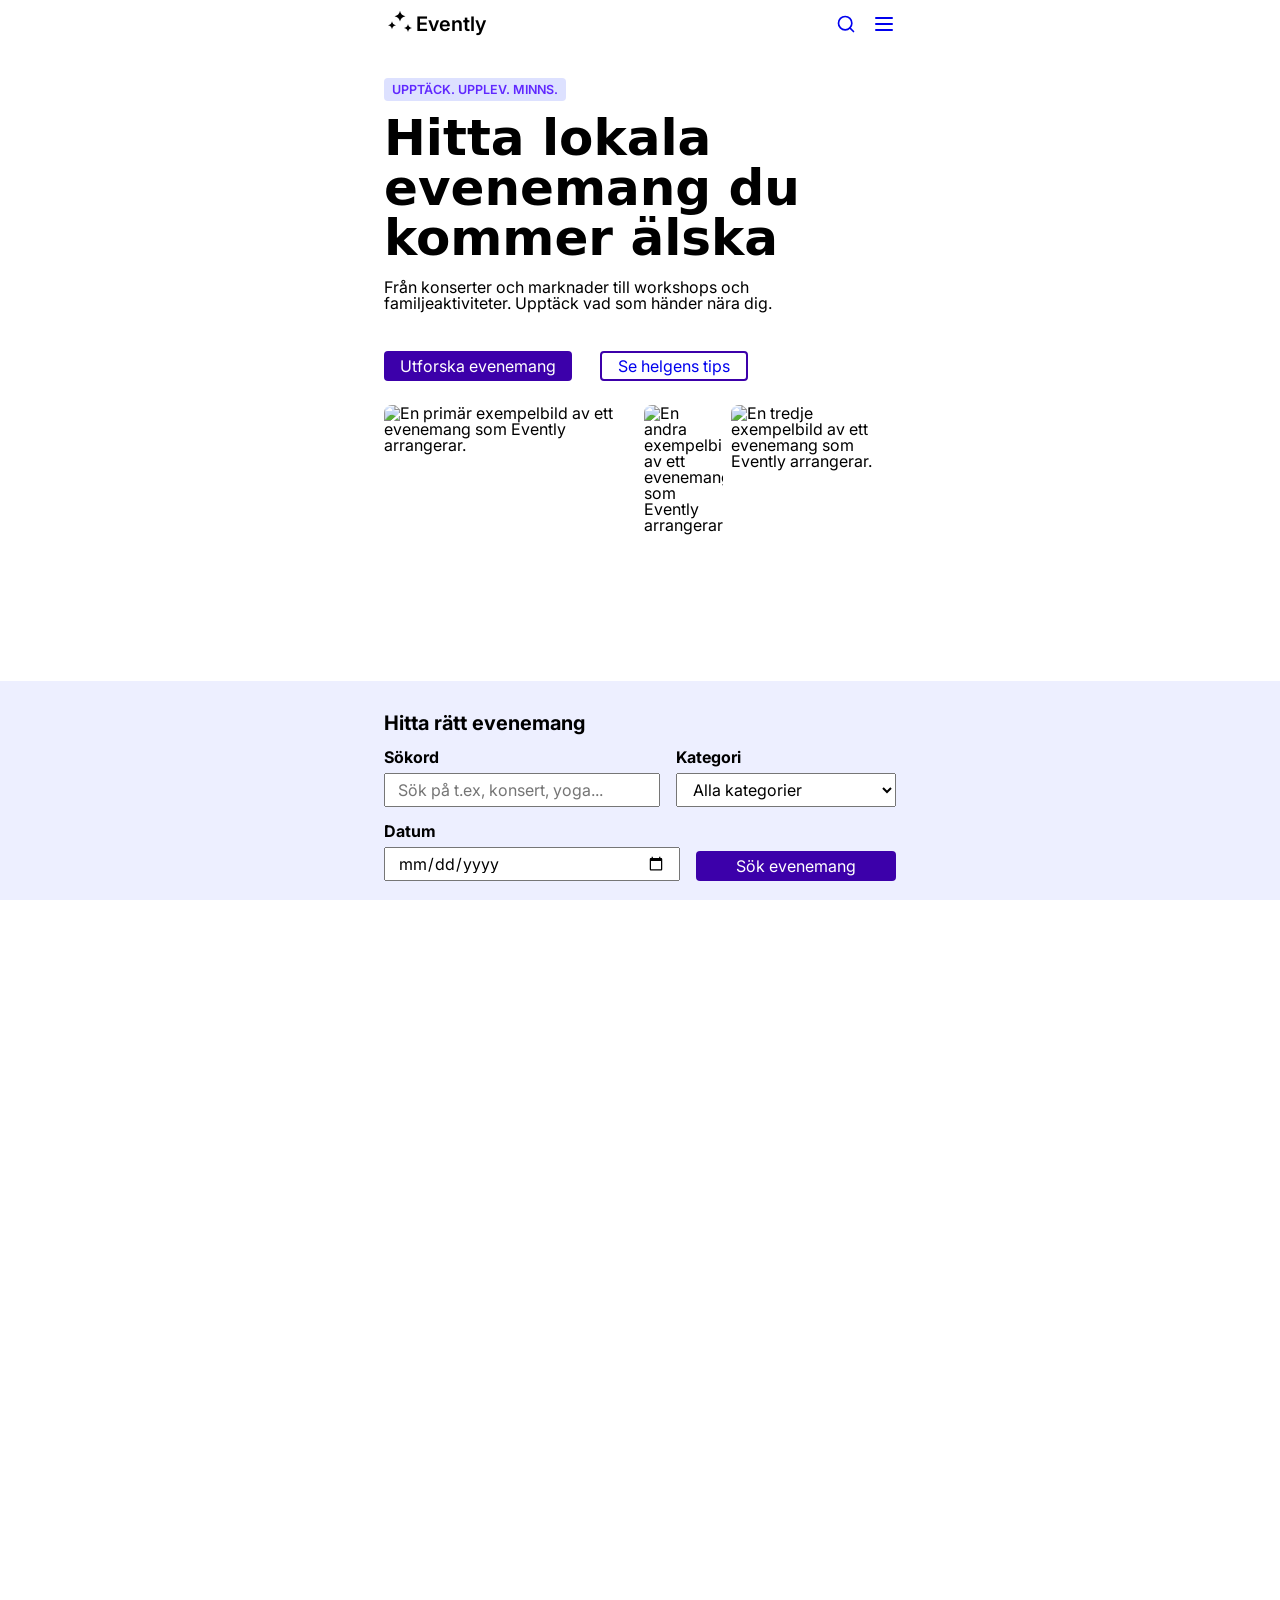
==== commit 8ca97dd4: "- Updated styling to hero tile by making the title bolder and larger   - Created custom properties f" ====
--- a/index.html
+++ b/index.html
@@ -151,7 +151,7 @@
           </div>
           <div class="u-form-field">
             <label for="date-picker">Datum</label>
-            <input type="date" id="date-picker" name="date-picker" />
+            <input type="date" id="date-picker" name="date-picker" required />
           </div>
           <button
             type="submit"
--- a/style.css
+++ b/style.css
@@ -8,6 +8,7 @@
   --font-poppins: "Poppins", system-ui, -apple-system, sans-serif;
 
   /* Font Sizes */
+  --fs-hero__title: 5ch;
   --fs-card__title: 1.75ch;
   --fs-tag: 1.25ch;
 
@@ -19,6 +20,7 @@
   --fs-content__footer-description: 1.25ch;
 
   /* Font Weights*/
+  --fw-hero__title: 900;
   --fw-tag: 600;
   --fw-bold: bold;
 
@@ -26,6 +28,9 @@
   --mn-w-search-element: 12.5rem;
   --mn-w-search-element--full: 100%;
   --mn-w-content-card-size: 20rem;
+
+  /* Margins */
+  --m-hero__title-block-start: 1rem;
 
   /* Padding */
   --pd-default-block: 0.5ch;
@@ -232,7 +237,11 @@
 }
 
 .hero__title {
-  margin-block-start: 1rem;
+  font-family: var(--font-poppins);
+  font-size: var(--fs-hero__title);
+  font-weight: var(--fw-hero__title);
+
+  margin-block-start: var(--m-hero__title-block-start);
 }
 
 .hero__content {
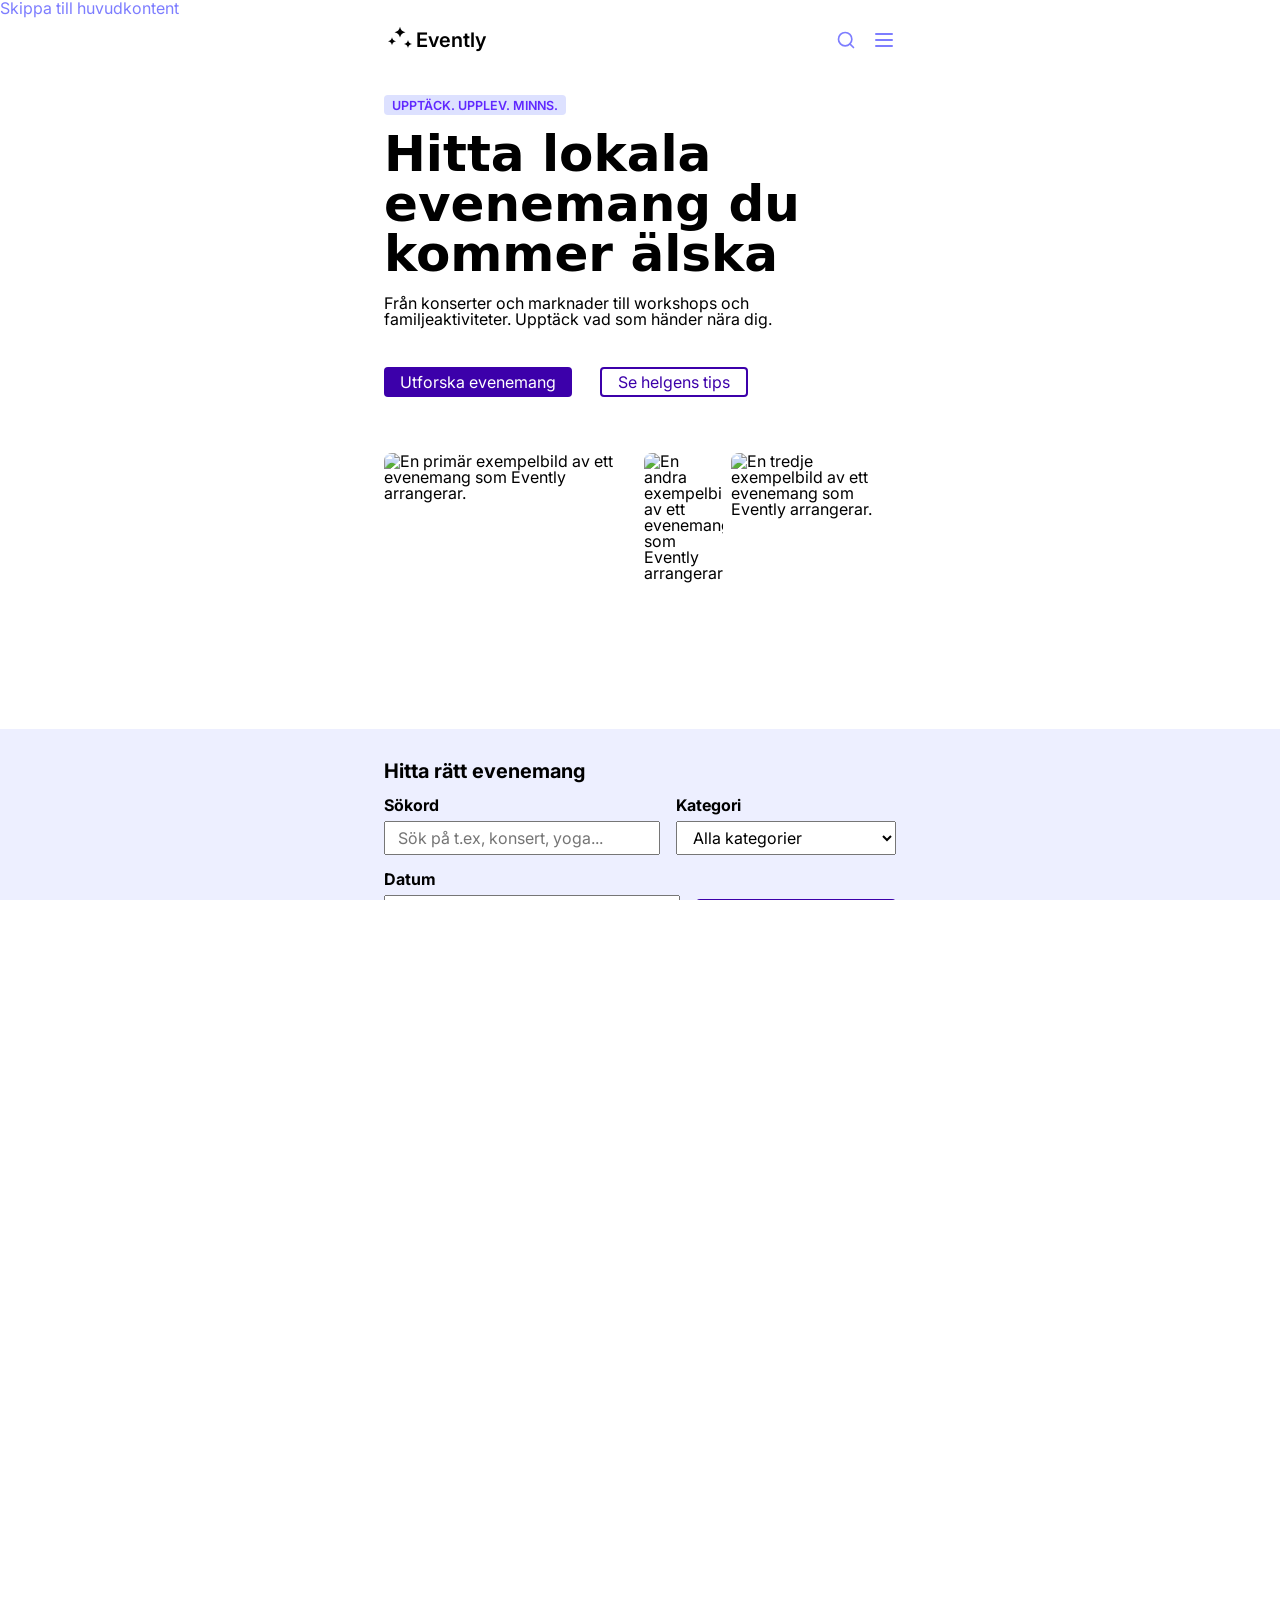
==== commit 75567f6b: "- Fixed skip link - Fixed all links by adding aria-labels - Fixed styling on links and buttons" ====
--- a/index.html
+++ b/index.html
@@ -15,10 +15,10 @@
   </head>
 
   <body>
-    <a href="#main" class="u-visually--hidden">Skippa till huvudkontent</a>
+    <a href="#main__content" aria-label="Skippa till huvudkontent" class="skip-link">Skippa till huvudkontent</a>
     <!-- Header -->
     <header class="header">
-      <nav aria-label="Main Navigation" class="banner">
+      <nav aria-label="Huvud Navigering" class="banner">
         <div class="banner__logo">
           <svg
             width="32"
@@ -43,7 +43,7 @@
         </ul>
 
         <div class="banner__right-edge">
-          <a href="#">
+          <a href="#" aria-label="Utforska">
             <svg
               width="20"
               height="20"
@@ -59,7 +59,7 @@
               <line x1="21" y1="21" x2="16.65" y2="16.65"></line>
             </svg>
           </a>
-          <a href="#" class="banner__entry">
+          <a href="#" aria-label="Meny" class="banner__entry">
             <svg
               width="24"
               height="24"
@@ -84,7 +84,7 @@
     </header>
 
     <!-- Main content -->
-    <main>
+    <main id="main__content">
       <!-- Hero Section -->
       <header aria-labelledby="hero-intro" class="hero">
         <!-- Main Content -->
@@ -420,7 +420,11 @@
             planera och dela upplevelser som berikar din vardag.
           </p>
           <div class="summary__media">
-            <a href="#" class="u-icon--outline u-icon-s-xs">
+            <a
+              href="#"
+              aria-label="Instagram"
+              class="u-icon--outline u-icon-s-xs"
+            >
               <svg
                 width="20"
                 height="20"
@@ -439,7 +443,11 @@
                 <line x1="17.5" y1="6.5" x2="17.51" y2="6.5"></line>
               </svg>
             </a>
-            <a href="#" class="u-icon--outline u-icon-s-xs">
+            <a
+              href="#"
+              aria-label="Facebook"
+              class="u-icon--outline u-icon-s-xs"
+            >
               <svg
                 width="20"
                 height="20"
@@ -456,7 +464,11 @@
                 ></path>
               </svg>
             </a>
-            <a href="#" class="u-icon--outline u-icon-s-xs">
+            <a
+              href="#"
+              aria-label="Twitter"
+              class="u-icon--outline u-icon-s-xs"
+            >
               <svg
                 width="20"
                 height="20"
--- a/style.css
+++ b/style.css
@@ -31,6 +31,10 @@
 
   /* Margins */
   --m-hero__title-block-start: 1rem;
+  --m-hero__content-block-start: 0.5rem;
+  --m-hero__content-block-end: 1rem;
+
+  --m-hero__content-inline-end: 5rem;
 
   /* Padding */
   --pd-default-block: 0.5ch;
@@ -40,7 +44,9 @@
   --pf-pd-default-inline: 30%;
 
   --pd-page-inline: 2rem;
-  --pd-page-inline--desktop: 30rem;
+  --pd-page-inline--desktop: 40rem;
+
+  --pd-hero__title-inline-end-desktop: : 15rem;
 
   --pd-search-inline: 2rem;
   --pd-search-inline--desktop: var(--pd-page-inline--desktop);
@@ -74,8 +80,19 @@
   --pd-footer-inline: 1rem;
   --pd-footer-inline--desktop: var(--pd-page-inline--desktop);
 
-  --pd-tag-block: 0.5ch;
+  --pd-tag-block-start: 0.4315ch;
+  --pd-tag-block-end: 0.25ch;
   --pd-tag-inline: 0.5rem;
+
+  /* Box Shadow */
+  --bs-card: 0ch 0ch 0.5ch 0.5ch var(--gray-100);
+
+  /* Border*/
+  --b-card: 0.1ch solid var(--purple-200);
+
+  /* Border Radius*/
+  --br-card: 0.5rem;
+  --br-tag: 0.25rem;
 }
 
 /* Utility */
@@ -87,9 +104,10 @@
   font-weight: var(--fw-tag);
   font-size: var(--fs-tag);
 
-  padding-block: var(--pd-tag-block);
+  padding-block-start: var(--pd-tag-block-start);
+  padding-block-end: var(--pd-tag-block-end);
   padding-inline: var(--pd-tag-inline);
-  border-radius: 0.25rem;
+  border-radius: var(--br-tag);
 
   text-transform: uppercase;
 }
@@ -108,11 +126,22 @@
 
 .u-button {
   text-decoration: none;
+  color: var(--purple-800);
 
   border: 0.2ch solid var(--purple-800);
   border-radius: 0.25rem;
   padding-block: var(--pd-default-block);
   padding-inline: var(--pd-default-inline);
+}
+
+.u-button:hover {
+  background-color: var(--purple-100);
+  color: var(--purple-800);
+}
+
+.u-button:focus-visible {
+  background-color: var(--purple-200);
+  color: var(--purple-800);
 }
 
 .u-button--filled {
@@ -122,6 +151,16 @@
   color: var(--white);
 }
 
+.u-button--filled:hover {
+  background-color: var(--purple-600);
+  color: var(--white);
+}
+
+.u-button--filled:focus-visible {
+  background-color: var(--purple-400);
+  color: var(--white);
+}
+
 .u-form-field {
   display: grid;
   gap: 0.5rem;
@@ -167,6 +206,10 @@
 }
 
 /* Blocks */
+.skip-link {
+  position: static;
+}
+
 .banner {
   display: flex;
   justify-content: space-between;
@@ -245,8 +288,10 @@
 }
 
 .hero__content {
-  margin-block-start: 0.5rem;
-  margin-inline-end: 5rem;
+  margin-block-start: var(--m-hero__content-block-start);
+  margin-inline-end: var(--m-hero__content-inline-end);
+
+  margin-block-end: var(--m-hero__content-block-end);
 }
 
 .hero__description {
@@ -308,10 +353,22 @@
   }
 }
 
-@container responsive-container (width > 1300px) {
+@container responsive-container (width > 1700px) {
   .hero {
     grid-template-columns: repeat(2, minmax(1rem, 1fr));
-    align-items: center;
+    align-items: start;
+  }
+
+  .hero__content {
+    padding-block-end: inherit;
+  }
+
+  .hero__title {
+    text-wrap: pretty;
+  }
+
+  .hero__description {
+    text-wrap: pretty;
   }
 
   .hero__collection {
@@ -476,12 +533,17 @@
 
 .card {
   display: grid;
-  border: 0.1ch solid var(--purple-200);
-  border-radius: 0.5rem;
+  border: var(--b-card);
+  border-radius: var(--br-card);
+
+  box-shadow: var(--bs-card);
 }
 
 .card__preview {
   order: -2;
+
+  border-start-end-radius: var(--br-card);
+  border-start-start-radius: var(--br-card);
 }
 
 .card__metadata {
@@ -731,3 +793,16 @@
     );
   }
 }
+
+a {
+  text-decoration: none;
+  color: var(--purple-400);
+}
+
+a:hover {
+  color: var(--purple-600);
+}
+
+a:focus-visible {
+  color: var(--purple-800);
+}
